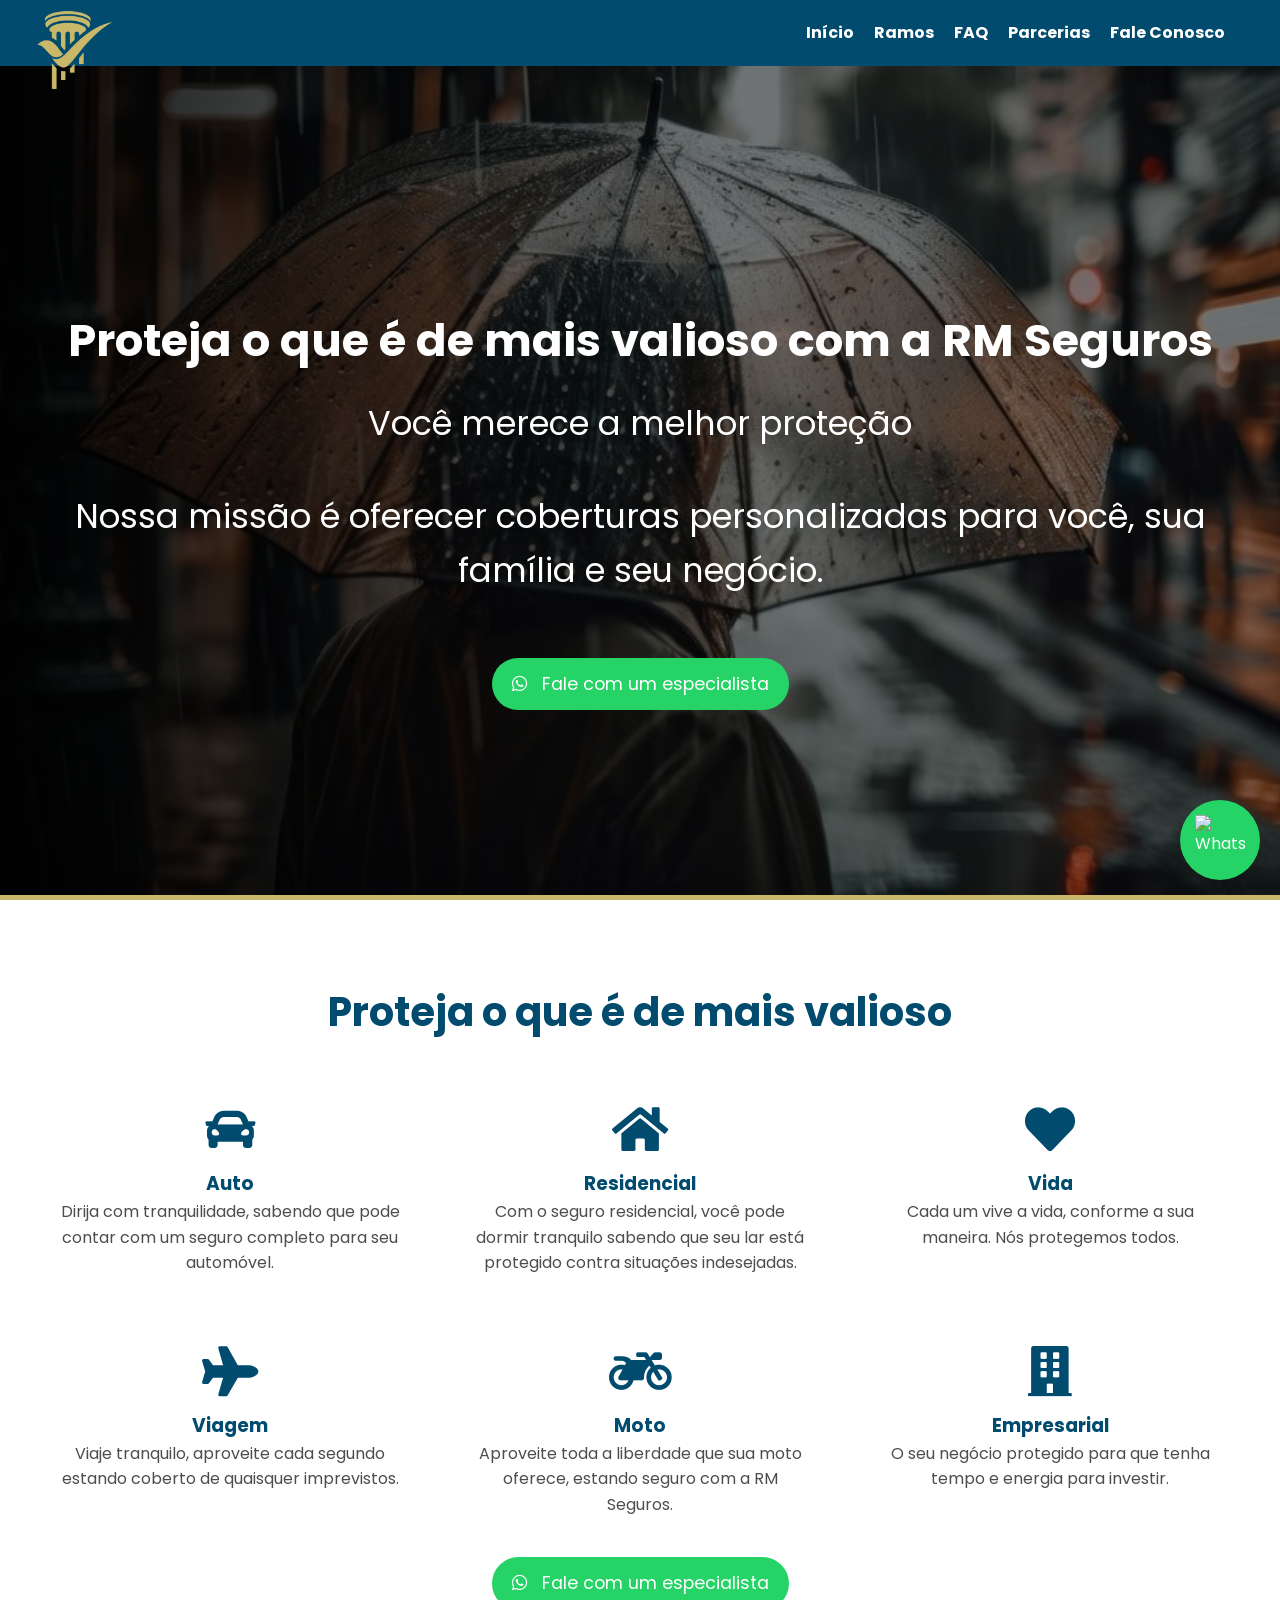
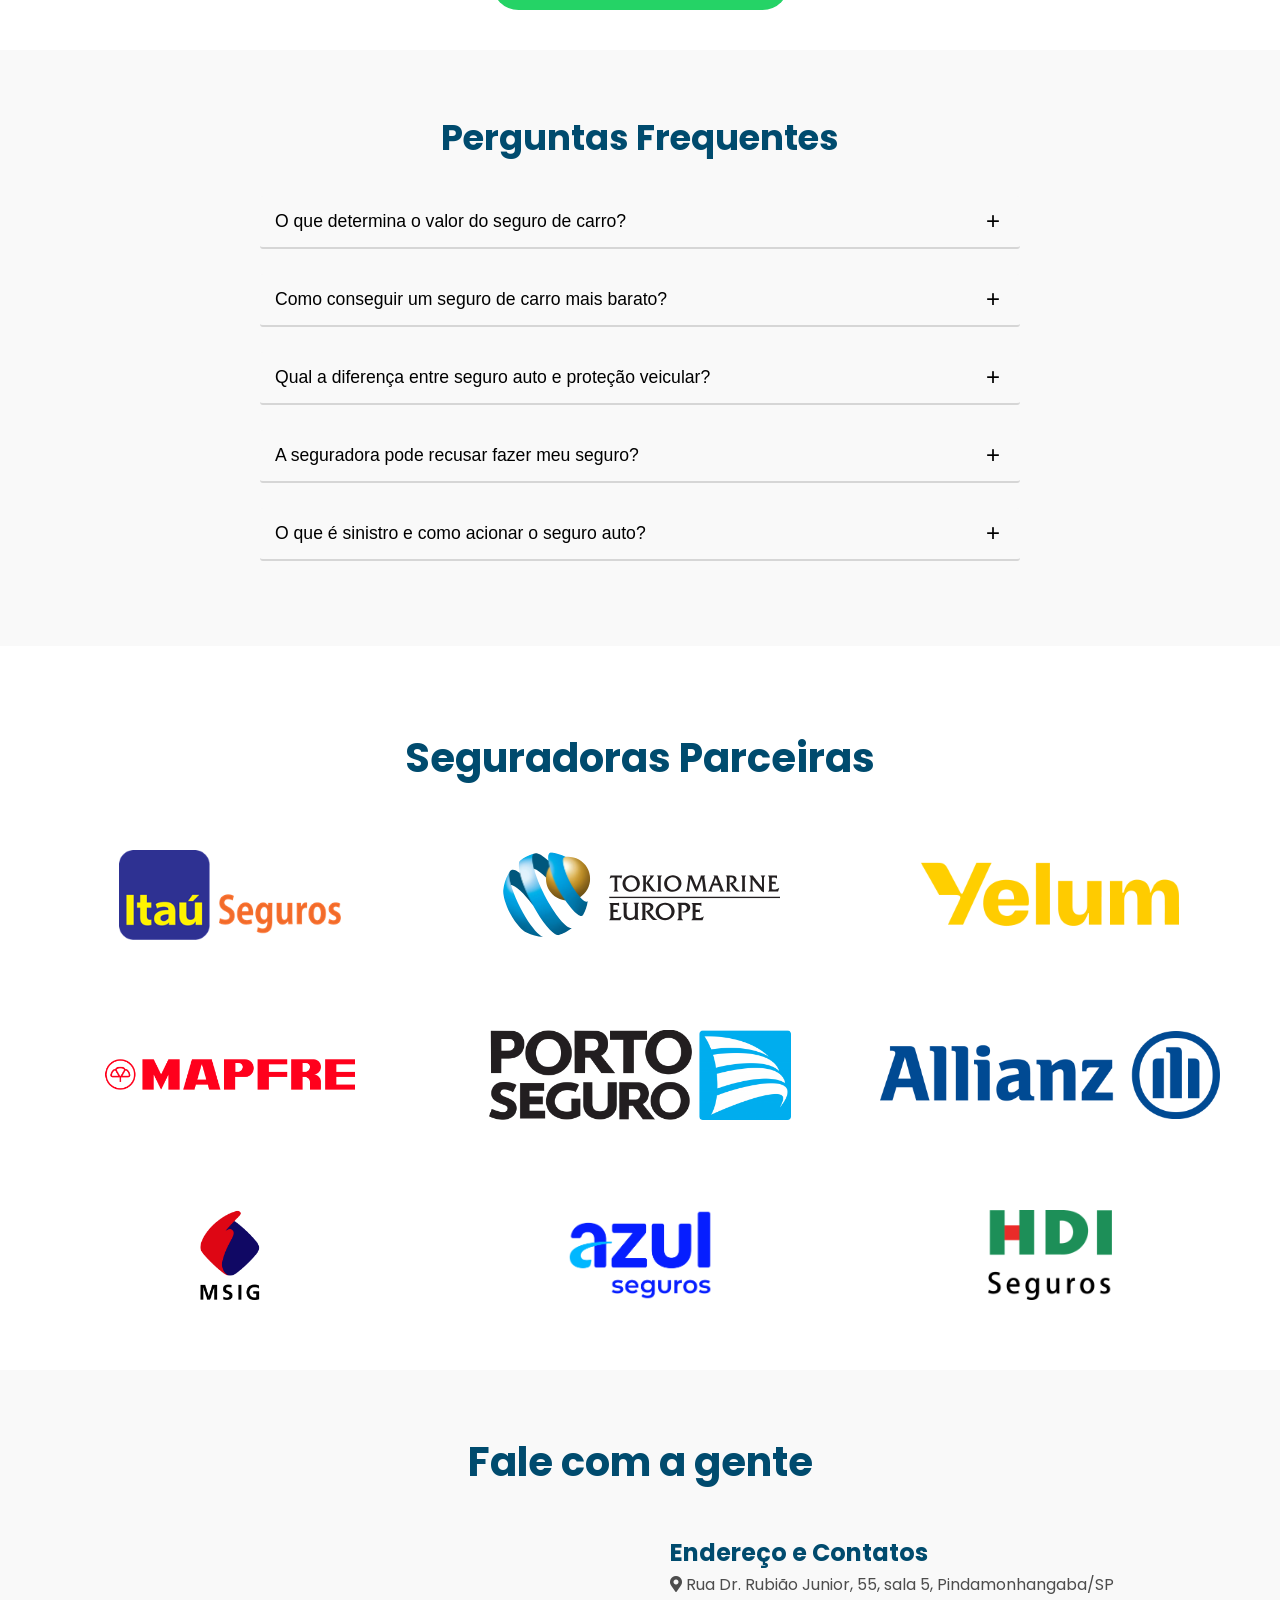
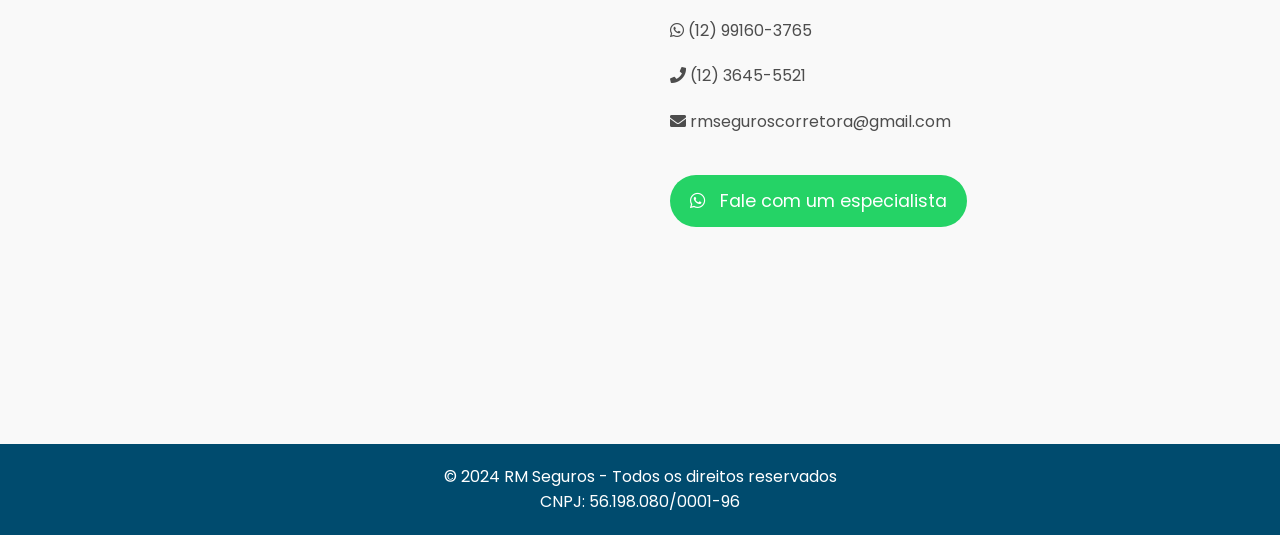
==== index.html @ ebcbc2f3 "atualizacoes" ====
<!DOCTYPE html>
<html lang="pt-BR">
<head>
    <meta charset="UTF-8">
    <meta name="viewport" content="width=device-width, initial-scale=1.0">
    <title>RM Seguros - Proteja o que é de valor</title>
    <link rel="stylesheet" href="assets/css/style.css">
    <!-- Link para o Font Awesome -->
    <link href="https://cdnjs.cloudflare.com/ajax/libs/font-awesome/5.15.4/css/all.min.css" rel="stylesheet">
    <link href="https://fonts.googleapis.com/css2?family=Poppins:wght@400;500;600&display=swap" rel="stylesheet">
    <link rel="stylesheet" href="https://unpkg.com/aos@next/dist/aos.css" />
    <link rel="icon" type="image/png" sizes="16x16"  href="assets/favicon/favicon-16x16.png">
    <meta name="msapplication-TileColor" content="#ffffff">
    <meta name="theme-color" content="#ffffff">
</head>
<body>
    <header class="navbar">
        <div class="container">
            <a href="#inicio" class="logo">
                <img src="./assets/img/logo_rm2.png" alt="Logo" id="logo"data-aos="zoom-in" data-aos-delay="100">
            </a>
            <nav class="nav-links"data-aos="zoom-in">
                <a href="#inicio">Início</a>
                <a href="#ramos">Ramos</a>
                <a href="#faq">FAQ</a>
                <a href="#parcerias">Parcerias</a>
                <a href="#contato">Fale Conosco</a>
            </nav>
            <div class="menu-icon" id="menu-icon" data-aos="zoom-in">
                <div class="bar"></div>
                <div class="bar"></div>
                <div class="bar"></div>
            </div>
        </div>
    </header>

    <section class="banner" id="inicio">
        <div class="banner-content" data-aos="zoom-in">
            <h1>Proteja o que é de mais valioso com a RM Seguros</h1>
            <p >Você merece a melhor proteção</p>
            <p  class="mission">Nossa missão é oferecer coberturas personalizadas para você, sua família e seu negócio.</p>
            <a href="https://wa.me/5512991607365" class="whatsapp-button" target="_blank">
                <i class="fab fa-whatsapp"></i>  Fale com um especialista
            </a>
        </div>
    </section>
    <section class="principais-ramos" id="ramos"  data-aos="fade-up" data-aos-delay="100">
        <div class="principais-ramos-container">
            <h1>Proteja o que é de mais valioso</h1>
            <div class="ramos-grid">
                <!-- Grid 1 -->
                <div class="ramos-item" data-aos="zoom-in" data-aos-delay="100">
                    <i class="fas fa-car"></i>
                    <h3>Auto</h3>
                    <p>Dirija com tranquilidade, sabendo que pode contar com um seguro completo para seu automóvel.</p>
                </div>
                <!-- Grid 2 -->
                <div class="ramos-item"data-aos="zoom-in" data-aos-delay="100">
                    <i class="fas fa-home"></i>
                    <h3>Residencial</h3>
                    <p>Com o seguro residencial, você pode dormir tranquilo sabendo que seu lar está protegido contra situações indesejadas.</p>
                </div>
                <!-- Grid 3 -->
                <div class="ramos-item"data-aos="zoom-in" data-aos-delay="100">
                    <i class="fas fa-heart"></i>
                    <h3>Vida</h3>
                    <p>Cada um vive a vida, conforme a sua maneira. Nós protegemos todos.</p>
                </div>
                <!-- Grid 4 -->
                <div class="ramos-item"data-aos="zoom-in" data-aos-delay="100">
                    <i class="fas fa-plane"></i>
                    <h3>Viagem</h3>
                    <p>Viaje tranquilo, aproveite cada segundo estando coberto de quaisquer imprevistos.</p>
                </div>
                <!-- Grid 5 -->
                <div class="ramos-item"data-aos="zoom-in" data-aos-delay="100">
                    <i class="fas fa-motorcycle"></i>
                    <h3>Moto</h3>
                    <p>Aproveite toda a liberdade que sua moto oferece, estando seguro com a RM Seguros.</p>
                </div>
                <!-- Grid 6 -->
                <div class="ramos-item"data-aos="zoom-in" data-aos-delay="100">
                    <i class="fas fa-building"></i>
                    <h3>Empresarial</h3>
                    <p>O seu negócio protegido para que tenha tempo e energia para investir.</p>
                </div>
            </div>
    
            <!-- Nova div para o botão WhatsApp -->
            <div class="whatsapp-btn-wrapper" data-aos="zoom-in" data-aos-delay="100">
                <a href="https://wa.me/5512991607365" class="whatsapp-button" target="_blank">
                    <i class="fab fa-whatsapp"></i> Fale com um especialista
                </a>
            </div>
        </div>
    </section>
    
    
        <!-- Seção de Perguntas Frequentes -->
        <section class="faq-section" id="faq" data-aos="fade-right" data-aos-delay="100">
            <h2 class="faq-title">Perguntas Frequentes</h2>
            <div class="faq-container">
                <!-- Item 1 -->
                <div class="faq-item">
                    <button class="faq-question" aria-expanded="false">
                        O que determina o valor do seguro de carro?
                        <span class="faq-icon">+</span>
                    </button>
                    <div class="faq-answer">
                        <p>Tipo de franquia, idade do motorista, estado civil do condutor, modelo do carro e a área de circulação, são alguns fatores que determinam o valor do seguro de carro. Além disso, as coberturas e assistências que você contrata também vão influenciar no preço final. Utilize nosso comparador para garantir a melhor oferta.</p>
                    </div>
                </div>
                <!-- Item 2 -->
                <div class="faq-item">
                    <button class="faq-question" aria-expanded="false">
                        Como conseguir um seguro de carro mais barato?
                        <span class="faq-icon">+</span>
                    </button>
                    <div class="faq-answer">
                        <p>Para conseguir economizar e contratar um seguro de carro mais barato é essencial comparar as coberturas e realizar simulações. Além disso, você pode usar dispositivos de segurança no carro, como alarme, trava elétrica e rastreador.</p>
                    </div>
                </div>
                <!-- Item 3 -->
                <div class="faq-item">
                    <button class="faq-question" aria-expanded="false">
                        Qual a diferença entre seguro auto e proteção veicular?
                        <span class="faq-icon">+</span>
                    </button>
                    <div class="faq-answer">
                        <p>O seguro de veículos é oferecido por companhias seguradoras, já a proteção veicular é administrada por cooperativas de pessoas. Enquanto as seguradoras são regulamentadas e fiscalizadas por órgãos do Governo, as cooperativas não são regulamentadas por leis. Sem a fiscalização da proteção veicular, não há nada que assegure o pagamento em caso de incidente. Por isso, evite dor de cabeça e contrate um seguro auto regulamentado.</p>
                    </div>
                </div>
                <!-- Item 4 -->
                <div class="faq-item">
                    <button class="faq-question" aria-expanded="false">
                        A seguradora pode recusar fazer meu seguro?
                        <span class="faq-icon">+</span>
                    </button>
                    <div class="faq-answer">
                        <p>A seguradora pode se negar a fazer o seu seguro, porque elas possuem a prerrogativa de negar o risco. Dentre os principais motivos de recusa estão: chassi remarcado, documentação irregular, idade do carro, não aprovação na vistoria, carteira suspensa. Após envio da proposta para a seguradora, ela tem até 15 dias úteis para retornar com uma resposta.</p>
                    </div>
                </div>
                <!-- Item 5 -->
                <div class="faq-item">
                    <button class="faq-question" aria-expanded="false">
                        O que é sinistro e como acionar o seguro auto?
                        <span class="faq-icon">+</span>
                    </button>
                    <div class="faq-answer">
                        <p>Sinistro é quando um incidente causa dano ou prejuízo ao seu carro, e a seguradora precisa ser acionada para solucionar o problema. Existe sinistro de perda parcial e de perda total. Para acionar o seguro, entre em contato com a empresa imediatamente e siga o protocolo indicado. O contato da seguradora vem na apólice do seu seguro.</p>
                    </div>
                </div>
            </div>
        </section>
    <section class="parceiras-secao" id="parcerias">
        <div class="parceiras-container" data-aos="zoom-in" data-aos-delay="100">
            <h1 data-aos="zoom-in" data-aos-delay="100">Seguradoras Parceiras</h1>
            <div class="parceiras-grid">
                <div class="parceira-item">
                    <img src="assets/img/itau-logo.png" alt="Itau Seguros">
                </div>
                <div class="parceira-item">
                    <img src="assets/img/tokiomarine-logo.svg" alt="Seguradora 2">
                </div>
                <div class="parceira-item">
                    <img src="assets/img/yellum-logo.png" alt="Seguradora 3">
                </div>
                <div class="parceira-item">
                    <img src="assets/img/mapfre-logo.png" alt="Seguradora 4">
                </div>
                <div class="parceira-item">
                    <img src="assets/img/portoseguro-logo.png" alt="Seguradora 5">
                </div>
                <div class="parceira-item">
                    <img src="assets/img/allianz-logo.png" alt="Seguradora 6">
                </div>
                <div class="parceira-item">
                    <img src="assets/img/msig-logo.png" alt="Seguradora 7">
                </div>
                <div class="parceira-item">
                    <img src="assets/img/azulseguros-logo.png" alt="Seguradora 8">
                </div>
                <div class="parceira-item">
                    <img src="assets/img/hdi-seguros.png" alt="Seguradora 9">
                </div>
            </div>
        </div>
    </section> 
    <!-- Seção de Contatos -->
<section class="contatos-secao" id="contato">
    <!-- Título da seção Contato -->
    <h1 data-aos="zoom-in" data-aos-delay="100">Fale com a gente</h1>
    
    <!-- Container do mapa e informações de contato -->
    <div class="contatos-container"data-aos="zoom-in" data-aos-delay="100">
        <!-- Mapa -->
        <div class="mapa-container">
            <iframe src="https://www.google.com/maps/embed?pb=!1m18!1m12!1m3!1d1837.3063640294463!2d-45.46148223167609!3d-22.927650894707675!2m3!1f0!2f0!3f0!3m2!1i1024!2i768!4f13.1!3m3!1m2!1s0x94ccf1f364ded95b%3A0x5e7cf6b310f36701!2sRM%20Corretora%20de%20seguros!5e0!3m2!1spt-BR!2sbr!4v1731001827079!5m2!1spt-BR!2sbr" 
                    style="border:0;" allowfullscreen="" loading="lazy" referrerpolicy="no-referrer-when-downgrade"></iframe>
        </div>
        
        <!-- Informações de Contato -->
        <div class="informacoes-contato">
            <h2>Endereço e Contatos</h2>
            <p><i class="fas fa-map-marker-alt"></i> Rua Dr. Rubião Junior, 55, sala 5, Pindamonhangaba/SP</p>
            <p><i class="fab fa-whatsapp"></i> (12) 99160-3765</p>
            <p><i class="fas fa-phone"></i> (12) 3645-5521</p>
            <p><i class="fas fa-envelope"></i> rmseguroscorretora@gmail.com</p>
            
            <!-- Botão do WhatsApp -->
            <a href="https://wa.me/5512991607365" class="whatsapp-button" target="_blank">
                <i class="fab fa-whatsapp"></i> Fale com um especialista
            </a>
        </div>
    </div>
    <!-- Botão WhatsApp flutuante -->
    <a href="https://wa.me/5512991607365" id="whatsapp-btn" target="_blank">
        <img src="https://upload.wikimedia.org/wikipedia/commons/6/6b/WhatsApp.svg" alt="WhatsApp" id="whatsapp-icon">
    </a>
    
    
</section>
<footer class="footer">
    <div class="footer-content">
        <div class="footer-info">
            <p>&copy; 2024 RM Seguros - Todos os direitos reservados</p>
            <p>CNPJ: 56.198.080/0001-96</p>
        </div>
        <!-- <div class="footer-social">
            <a href="#" class="social-link">Facebook</a>
            <a href="#" class="social-link">Instagram</a>
            <a href="#" class="social-link">LinkedIn</a>
        </div> -->
    </div>
</footer>

    
    
    <script src="assets/js/navbar.js"></script>
    <script src="assets/js/faq.js"></script>
    <script src="assets/js/whatsapp-button.js"></script>
    <script src="https://unpkg.com/aos@next/dist/aos.js"></script>
    <script>
      AOS.init();
    </script>
</body>
</html>
---- assets/css/style.css ----
/* Reset básico e ajustes de layout */
* {
    margin: 0;
    padding: 0;
    box-sizing: border-box;
}

body {
    font-family: 'Poppins', sans-serif; /* Usando Poppins como fonte principal */
    line-height: 1.6;
    color: #4d4d4d; /* Cinza escuro para o texto principal */
    background-color: none; /* Bege claro como cor de fundo principal */
}

.container {
    width: 100%;
    max-width: 1200px;
    margin: 0 auto;
    padding: 0 15px;
}

h1, h2, h3 {
    color: #004b6e; /* Azul escuro para títulos */
}

.banner-conten{

    padding: 0 20px;
    max-width: 1200px;
}
.banner-content h1{

    color: #fff;
}


/* Header (navbar) */
.navbar {
    background-color: #004b6e; /* Azul escuro */
    color: #fff;
    padding: 20px 0;
    position: fixed; /* Fixa a navbar no topo */
    top: 0; /* Fixa no topo da página */
    left: 0; /* Alinha a navbar à esquerda */
    width: 100%; /* Garante que a navbar ocupe toda a largura da tela */
    z-index: 1000; /* Coloca a navbar acima de outros elementos */
    padding: 20px;
}

.navbar .container {
    display: flex;
    justify-content: space-between;
    align-items: center;
}

.nav-links {
    display: flex;
}

.nav-links a {
    color: #fff;
    text-decoration: none;
    margin-left: 20px;
    font-size: 1rem;
    font-weight: bold;
}

.nav-links a:hover {
    color: #c9b76b; /* Marrom dourado para o hover */
}

.menu-icon {
    display: none;
    cursor: pointer;

}

.menu-icon .bar {
    width: 25px;
    height: 4px;
    background-color: #fff;
    margin: 5px 0;
}

/* Ajustando a logo para que ela fique fixa acima da navbar */
#logo {
    position: absolute;
    top: 10px;  /* Ajuste a distância que a logo ficará acima da navbar */
    transform: translateX(-50%);  /* Centraliza a logo horizontalmente */
    height: 100px; /* Ajuste o tamanho da logo */
    width: auto;
    padding-left:40px;
    z-index: 1100; /* Garante que a logo fique acima da navbar */
}

/* Classe para esconder a logo */
.hide-logo {
    display: none;
}

/* Banner */
.banner {
    background: linear-gradient(to right, rgba(0, 0, 0, 0.9), rgba(0, 0, 0, 0.5) 50%), url('../img/securitiy-banner.jpg');
    color: #fff;
    padding: 160px 20px 100px 20px;
    text-align: center;
    border-bottom: 5px solid #c9b76b; /* Linha fina marrom dourado para destacar */
    height: 100vh;
    background-size: cover;
    background-position: center;
    background-repeat: no-repeat;

    /* Flexbox para centralizar o conteúdo */
    display: flex;
    flex-direction: column;
    justify-content: center;
    align-items: center;
}

.banner h1 {
    font-size: 2.8rem;
    margin-bottom: 20px;
    margin-top: 60px;
}

.mission{

    font-size: 1rem;
    
}

.banner p {
    font-size: 2.1rem;
    margin-top: 20px;
    margin-bottom: 40px;
}

.mission a{
    font-style: italic;
    
}


.banner .whatsapp-button{
margin-top:20px;
}

.whatsapp-button {
    display: inline-block;
    background-color: #25d366; /* WhatsApp verde */
    color: #fff;
    padding: 12px 20px;
    border-radius: 30px;
    text-decoration: none;
    font-size: 1.1rem;
    margin-top: 20px;
}

.whatsapp-button i {
    margin-right: 10px;
}

/* Principais Ramos */
.principais-ramos {
    padding: 80px 0 40px;
    background-color: #ffffff; /* Fundo branco para destacar os itens */
    text-align: center;
}
.principais-ramos-container h1 {
    font-size: 2.5rem;
    margin-bottom: 40px;
    color: #004b6e; /* Azul escuro */
}

.ramos-grid {
    display: grid;
    grid-template-columns: repeat(3, 1fr);
    gap: 30px;
    max-width: 1200px;
    margin: 0 auto;
}

.ramos-item {
    padding: 20px;
    transition: all 0.3s ease;
}

.ramos-item img {
    max-width: 100%;
    height: auto;
    margin-bottom: 15px;
}


/* FAQ */
.faq-section {
    background-color: #f9f9f9; /* Fundo claro para FAQ */
    padding: 60px 0;
    text-align: center;
}

.faq-title {
    font-size: 2.2rem;
    margin-bottom: 30px;
    color: #004b6e; /* Azul escuro */
}

.faq-container {
    max-width: 800px;
    margin: 0 auto;
    text-align: left;
    padding: 0 20px;
}

.faq-item {
    margin-bottom: 20px;
}

.faq-question {
    background-color: #f9f9f9;
    color: #000;
    padding: 15px;
    width: 100%;
    border: none;
    text-align: left;
    font-size: 1.1rem;
    cursor: pointer;
    position: relative;
    border-radius: 3px;
    border-bottom: 2px solid #d6d6d6;
    margin-bottom: 5px;
}

.faq-item active{
    border-bottom: none;
}

.faq-question .faq-icon {
    position: absolute;
    right: 20px;
    top: 50%;
    transform: translateY(-50%);
    font-size: 1.5rem;
}

.faq-answer {
    padding: 15px;
    background-color: #f1f1f1; /* Fundo claro para respostas */
    display: none;
}

.faq-item.active .faq-answer {
    display: block;
}

/* Parceiras */
.parceiras-secao {
    padding: 80px 0 40px;
    background-color: #ffffff;
}

.parceiras-container {
    text-align: center;
    max-width: 1200px;
    margin: 0 auto;
}

.parceiras-container h1 {
    font-size: 2.5rem;
    margin-bottom: 30px;
    color: #004b6e; /* Azul escuro */
}

.parceiras-grid {
    display: grid;
    grid-template-columns: repeat(3, 1fr);
    gap: 30px;
    max-width: 1200px;
    margin: 0 auto;
}

.parceira-item {
    padding: 20px;
    border-radius: 10px;
    display: flex;
    justify-content: center;
    align-items: center;
    height: 150px;
    overflow: hidden;
}

.parceira-item img {
    max-width: 100%;
    height: auto;
    max-height: 90px;
    object-fit: contain;
}

/* Contatos */
.contatos-secao {
    background-color: #f9f9f9; /* Fundo claro para seção de contatos */
    padding: 60px 0 10px 0;
}

.contatos-secao h1 {
    text-align: center;
    font-size: 2.5rem;
    margin-bottom: 40px;
    color: #004b6e; /* Azul escuro */
}

.contatos-container {
    display: flex;
    justify-content: space-between;
    max-width: 1200px;
    margin: 0 auto;
}

.mapa-container {
    flex: 1;
    padding: 0 20px;
    position: relative;
    width: 100%;
    height: 500px;
}

.mapa-container iframe {
    width: 100%;
    height: 80%;
    border: none;
}

.informacoes-contato {
    flex: 1;
    margin-left: 20px;
}

.informacoes-contato p {
    margin-bottom: 20px;
}

.whatsapp-button {
    display: inline-block;
    background-color: #25d366; /* WhatsApp verde */
    color: #fff;
    padding: 12px 20px;
    border-radius: 30px;
    text-decoration: none;
    font-size: 1.1rem;
    margin-top: 20px;
}

#whatsapp-btn {
    position: fixed; /* Fixa o botão no canto da tela */
    bottom: 20px; /* Distância do fundo da tela */
    right: 20px; /* Distância da lateral direita */
    background-color: #25d366; /* Cor de fundo do botão (cor do WhatsApp) */
    color: #fff; /* Cor do ícone */
    width: 80px; /* Largura do botão (igual à altura para ficar redondo) */
    height: 80px; /* Altura do botão */
    border-radius: 50%; /* Deixa o botão redondo */
    display: flex;
    justify-content: center; /* Centraliza o ícone horizontalmente */
    align-items: center; /* Centraliza o ícone verticalmente */
    box-shadow: 0px 4px 10px rgba(0, 0, 0, 0.2); /* Sombra para destacar */
    text-decoration: none;
    transition: transform 0.3s, box-shadow 0.3s;
    z-index: 999; /* Garante que o botão fique acima de outros elementos */
}

#whatsapp-btn:hover {
    transform: scale(1.1); /* Aumenta o botão quando passar o mouse sobre ele */
    box-shadow: 0px 6px 12px rgba(0, 0, 0, 0.3); /* Sombra mais forte no hover */
}

#whatsapp-icon {
    width: 50px; /* Tamanho do ícone */
    height: 50px; /* Tamanho do ícone */
}

/* Footer */
.footer {
    background-color: #004b6e; /* Azul escuro */
    color: #fff;
    padding: 20px 0;
    text-align: center;
}

.footer p {
    font-size: 1rem;
}

.ramos-item i {
    font-size: 0px; /* Ajuste para o tamanho desejado */
    color: #004b6e; /* Altere para a cor que desejar, se necessário */
    margin-bottom: 15px; /* Espaçamento entre o ícone e o título */
}

/* Media Queries para Responsividade */
@media (max-width: 768px) {

    .navbar{
        height: 65px;
        
    }
    .navbar .container{
        background-color: #004b6e; /* Azul escuro */
        max-width: 100vw;
    }

    .nav-links {
        display: none; /* Certifique-se de que está oculto em telas pequenas */
    }
    
    .nav-links.active {
        display: block;
        opacity: 1;
        transform: translateY(0); /* Efeito de deslizamento do menu */
    }
    
    .nav-links a {
        display: block;
        margin: 15px 0; /* Aumentando o espaço entre os itens */
        font-size: 1.2rem; /* Aumentando o tamanho da fonte */
        font-weight: bold;
        transition: color 0.3s ease;
    }
    .nav-links a:hover {
        color: #c9b76b; /* Marrom dourado para o hover */
        transform: scale(1.1); /* Efeito de aumento ao passar o mouse */
    }

    #logo {
        top: 10px;
        left: 52%;
        width: auto;  /* Aumenta o tamanho da logo proporcionalmente em telas pequenas */
        max-width: 120px;  /* Limite para o tamanho da logo */
        transform: translateX(-50%);
        padding: 0%;

    }

    .menu-icon {
        display: block;
        z-index: 1000; /* Garantindo que o ícone fique sobre o menu */
    }

    /* Efeito para o menu hambúrguer */
    .menu-icon .bar {
        transition: transform 0.3s ease;
    }

    .menu-icon.active .bar:nth-child(1) {
        transform: rotate(45deg) translateY(13px);
    }

    .menu-icon.active .bar:nth-child(2) {
        opacity: 0;
    }

    .menu-icon.active .bar:nth-child(3) {
        transform: rotate(-45deg) translateY(-12px);
    }

    .parceiras-grid {
        grid-template-columns: 1fr 1fr;
    }

    .ramos-grid {
        grid-template-columns: 1fr 1fr;
    }

    .contatos-container {
        flex-direction: column;
        align-items: center;
    }

    .mapa-container {
        height: 80vh;
    }

    .mapa-container iframe {
        padding: 20px 20px;
        height: 350px;
    }

    h1 {
        font-size: 2rem; /* Menor em telas menores */
    }

    .banner{
        height: 100vh;
        padding: 140px 20px;
    }
    .banner h1 {
        font-size: 2.2rem;
        margin-top: 20px;
    }

    .banner p {
        font-size: 1.2rem;
        margin-bottom: 0px;
    }

    .parceiras-grid {
        grid-template-columns: 1fr 1fr; /* Duas colunas no mobile */
    }

    /* Quando houver um item na última linha, ele ocupará toda a largura */
    .parceiras-grid .parceira-item:nth-child(9) {
        grid-column: span 2; /* O último item ocupa as duas colunas */
    }
    .principais-ramos-container h1{
        padding: 0 20px;
    }

    .banner .whatsapp-button{
        margin-top: 40px;
    }


    .contatos-secao{
    
        padding-bottom: 60px;
    
    }
    .principais-ramos-container h1{
        font-size: 2.2rem;
    }


    #whatsapp-btn {

        width: 60px; /* Largura do botão (igual à altura para ficar redondo) */
        height: 60px; /* Altura do botão */

    }

    #whatsapp-icon {
        width: 30px; /* Tamanho do ícone */
        height: 30px; /* Tamanho do ícone */
    }
    .principais-ramos-container h1,
    .parceiras-container h1,
    .contatos-secao h1{
        font-size: 2.2rem;
    }
}

/* Classe para esconder a logo no menu mobile */
.hide-logo {
    opacity: 0;
    transition: opacity 0.3s ease; /* Transição suave ao esconder a logo */
}

/* Ajustes para telas com largura máxima de 521px */
@media (max-width: 521px) {
    .informacoes-contato {
        padding: 20px; /* Padding de 20px em todos os lados */
        text-align: center; /* Centraliza o conteúdo dentro do bloco */
        margin: 0 auto; /* Garante que o bloco seja centralizado */
    }
    .contatos-secao{
        
    padding-bottom: 20px;

    }
}

.ramos-item i {
    font-size: 50px; /* Ajuste para o tamanho desejado */
    color: #004b6e; /* Altere para a cor que desejar, se necessário */
    margin-bottom: 15px; /* Espaçamento entre o ícone e o título */
}
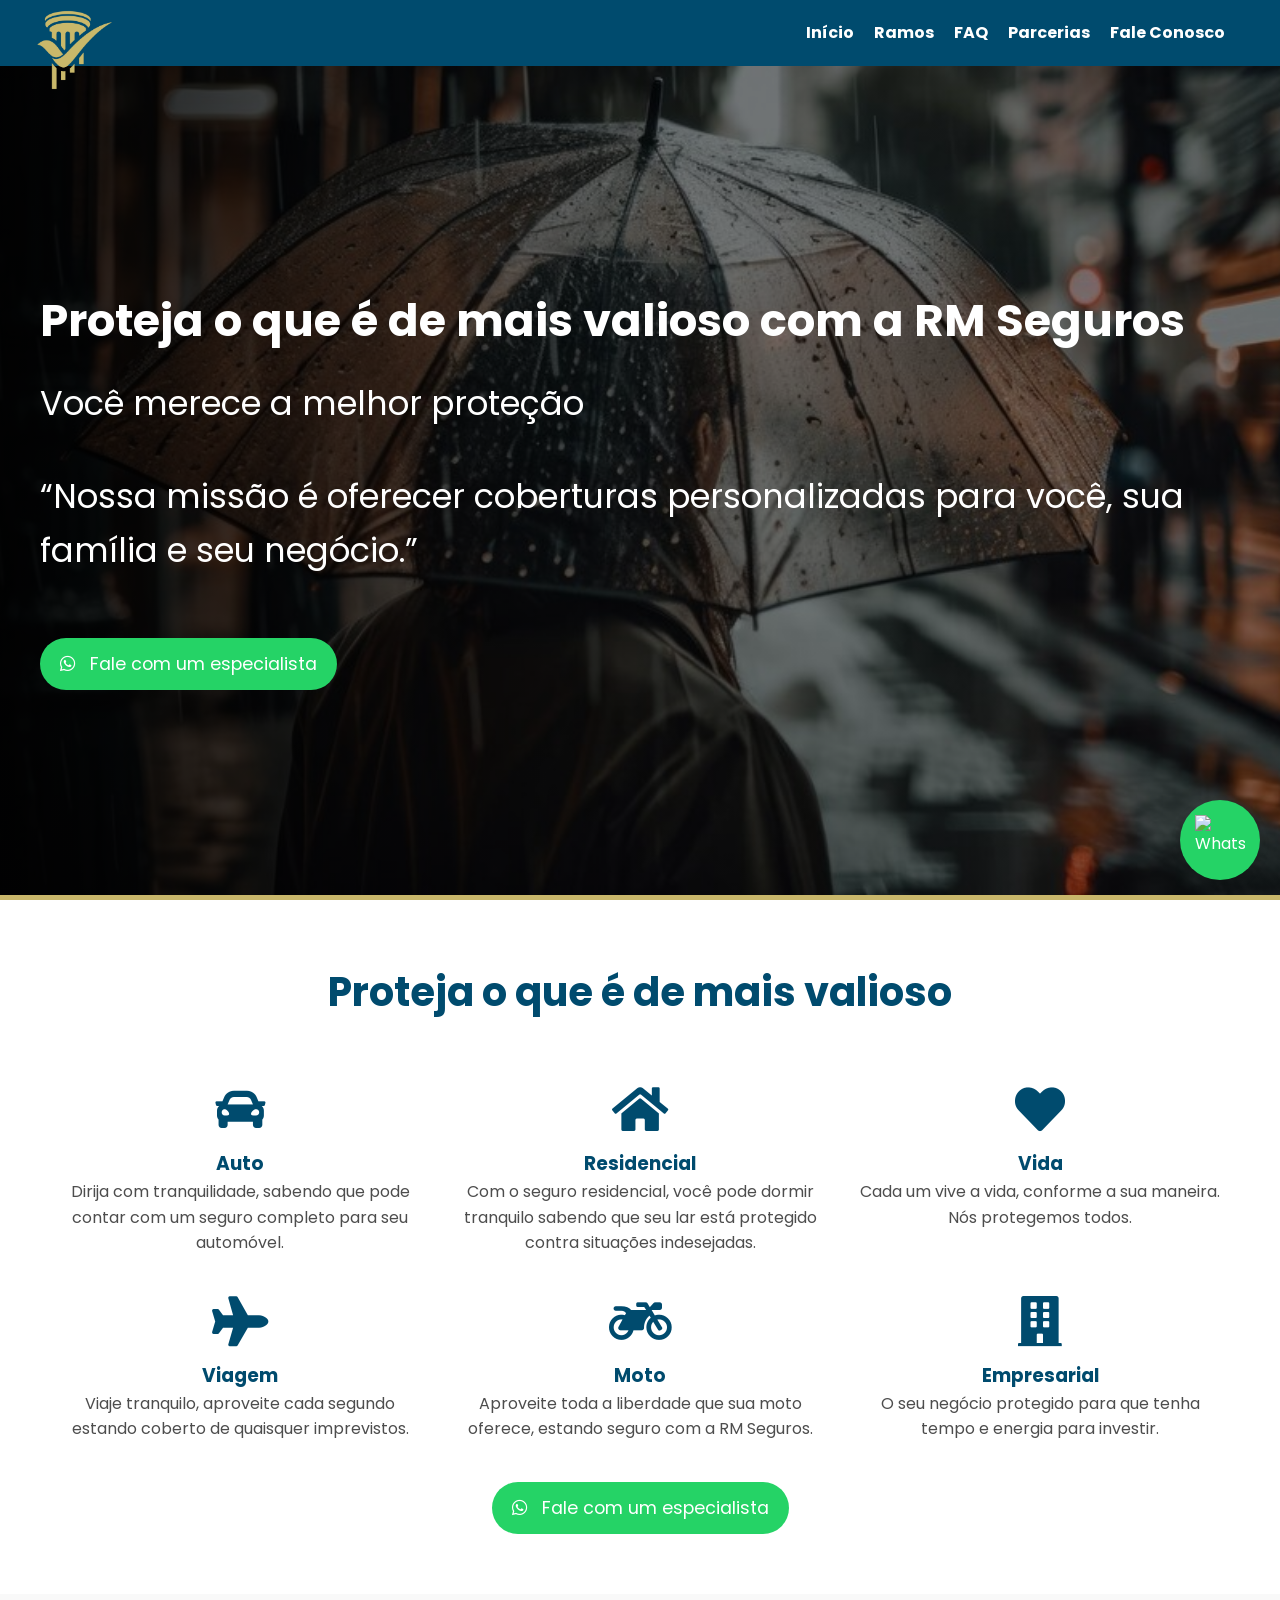
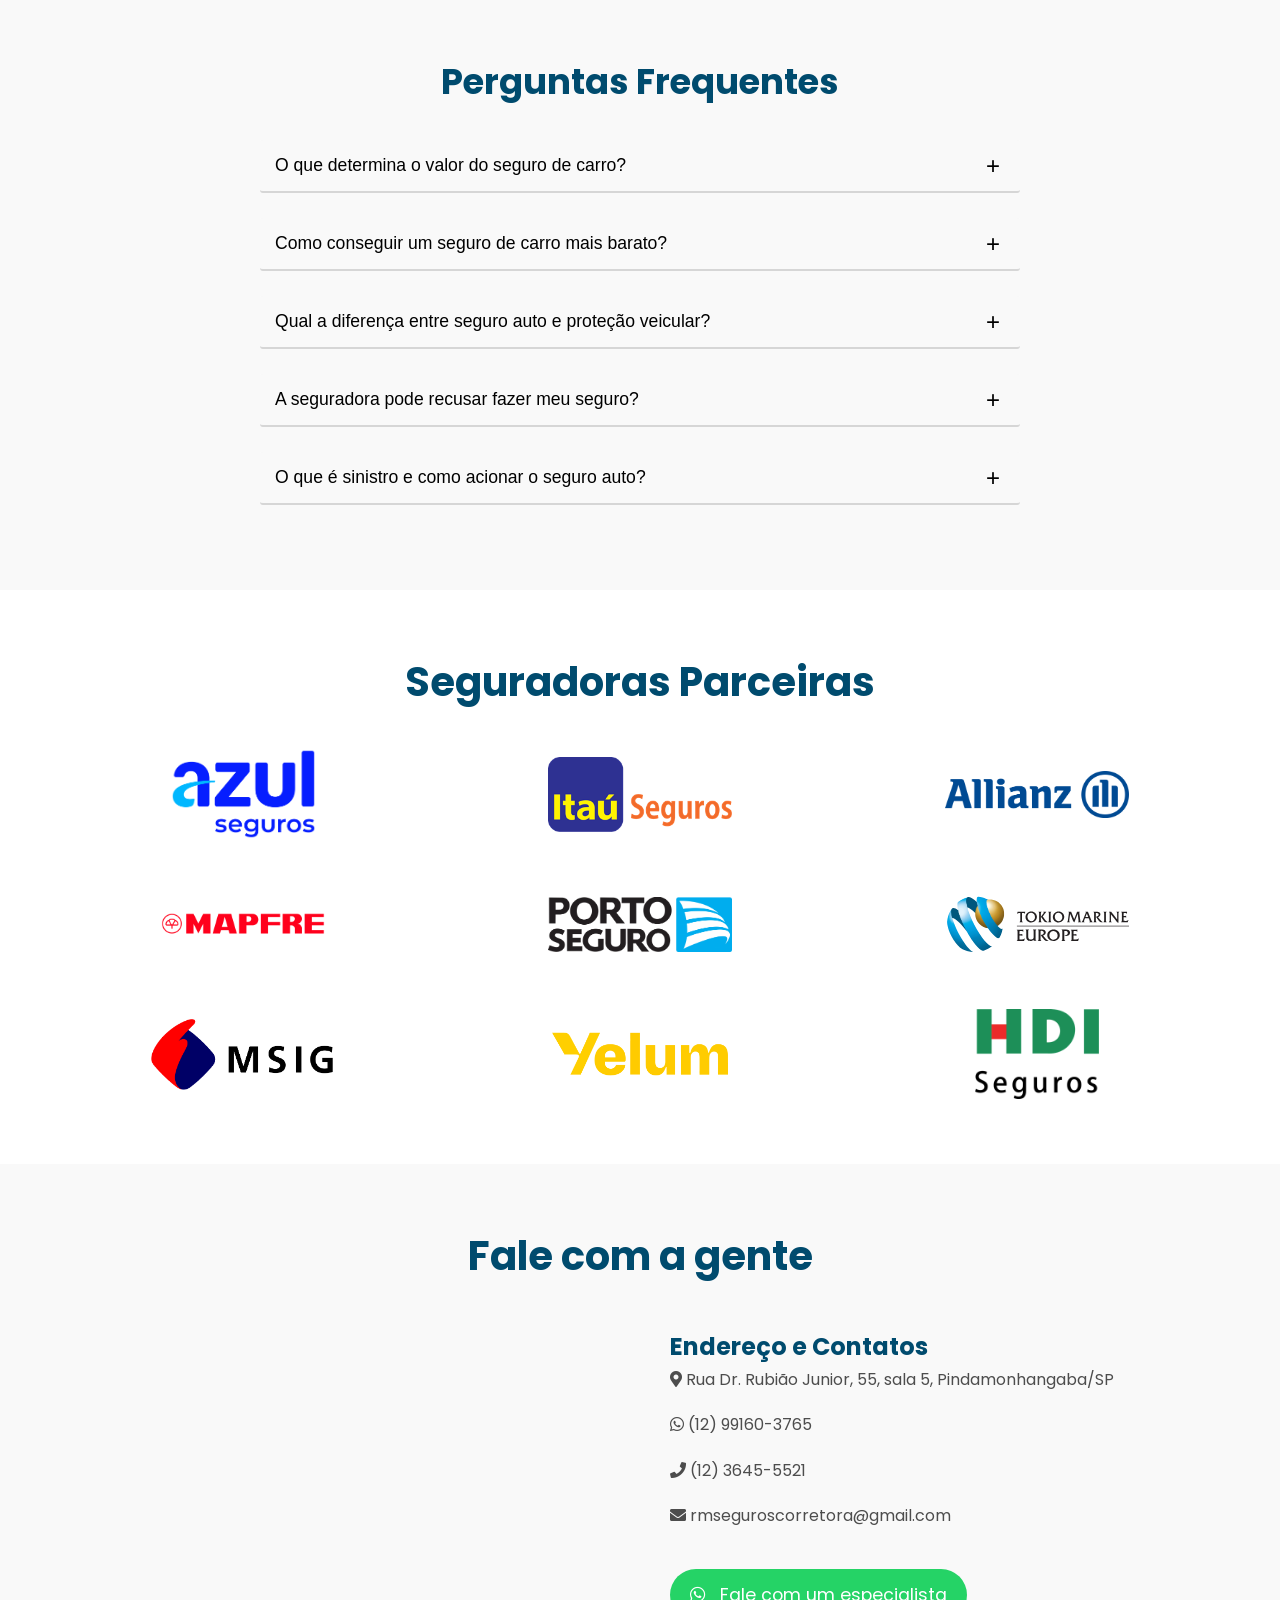
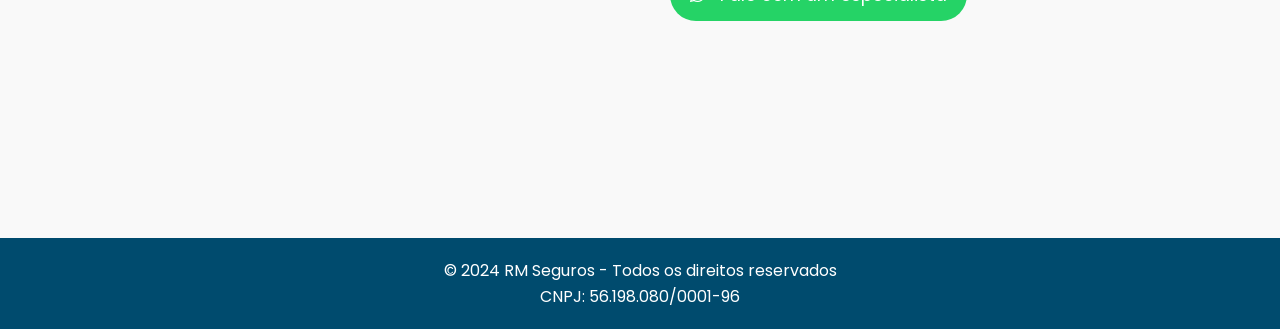
==== commit 52f1f2c2: "atualizacao de melhorias" ====
--- a/index.html
+++ b/index.html
@@ -2,7 +2,7 @@
 <html lang="pt-BR">
 <head>
     <meta charset="UTF-8">
-    <meta name="viewport" content="width=device-width, initial-scale=1.0">
+    <meta name="viewport" content="width=device-width, initial-scale=1.0, maximum-scale=1.0, user-scalable=no">
     <title>RM Seguros - Proteja o que é de valor</title>
     <link rel="stylesheet" href="assets/css/style.css">
     <!-- Link para o Font Awesome -->
@@ -12,6 +12,7 @@
     <link rel="icon" type="image/png" sizes="16x16"  href="assets/favicon/favicon-16x16.png">
     <meta name="msapplication-TileColor" content="#ffffff">
     <meta name="theme-color" content="#ffffff">
+
 </head>
 <body>
     <header class="navbar">
@@ -38,7 +39,7 @@
         <div class="banner-content" data-aos="zoom-in">
             <h1>Proteja o que é de mais valioso com a RM Seguros</h1>
             <p >Você merece a melhor proteção</p>
-            <p  class="mission">Nossa missão é oferecer coberturas personalizadas para você, sua família e seu negócio.</p>
+            <p  class="mission">“Nossa missão é oferecer coberturas personalizadas para você, sua família e seu negócio.”</p>
             <a href="https://wa.me/5512991607365" class="whatsapp-button" target="_blank">
                 <i class="fab fa-whatsapp"></i>  Fale com um especialista
             </a>
@@ -157,13 +158,13 @@
             <h1 data-aos="zoom-in" data-aos-delay="100">Seguradoras Parceiras</h1>
             <div class="parceiras-grid">
                 <div class="parceira-item">
-                    <img src="assets/img/itau-logo.png" alt="Itau Seguros">
-                </div>
-                <div class="parceira-item">
-                    <img src="assets/img/tokiomarine-logo.svg" alt="Seguradora 2">
-                </div>
-                <div class="parceira-item">
-                    <img src="assets/img/yellum-logo.png" alt="Seguradora 3">
+                    <img src="assets/img/azulseguros-logo.png" alt="Itau Seguros">
+                </div>
+                <div class="parceira-item">
+                    <img src="assets/img/itau-logo.png" alt="Seguradora 2">
+                </div>
+                <div class="parceira-item">
+                    <img src="assets/img/allianz-logo.png" alt="Seguradora 3">
                 </div>
                 <div class="parceira-item">
                     <img src="assets/img/mapfre-logo.png" alt="Seguradora 4">
@@ -172,13 +173,13 @@
                     <img src="assets/img/portoseguro-logo.png" alt="Seguradora 5">
                 </div>
                 <div class="parceira-item">
-                    <img src="assets/img/allianz-logo.png" alt="Seguradora 6">
+                    <img src="assets/img/tokiomarine-logo.svg" alt="Seguradora 6">
                 </div>
                 <div class="parceira-item">
                     <img src="assets/img/msig-logo.png" alt="Seguradora 7">
                 </div>
                 <div class="parceira-item">
-                    <img src="assets/img/azulseguros-logo.png" alt="Seguradora 8">
+                    <img src="assets/img/yellum-logo.png" alt="Seguradora 8">
                 </div>
                 <div class="parceira-item">
                     <img src="assets/img/hdi-seguros.png" alt="Seguradora 9">
@@ -239,6 +240,7 @@
     <script src="assets/js/navbar.js"></script>
     <script src="assets/js/faq.js"></script>
     <script src="assets/js/whatsapp-button.js"></script>
+    <script src="assets/js/forceScrollTop.js"></script>
     <script src="https://unpkg.com/aos@next/dist/aos.js"></script>
     <script>
       AOS.init();
--- a/assets/css/style.css
+++ b/assets/css/style.css
@@ -38,19 +38,25 @@
 .navbar {
     background-color: #004b6e; /* Azul escuro */
     color: #fff;
-    padding: 20px 0;
+    padding: 0 15px; /* Padding para o conteúdo não grudar nas bordas */
     position: fixed; /* Fixa a navbar no topo */
     top: 0; /* Fixa no topo da página */
     left: 0; /* Alinha a navbar à esquerda */
     width: 100%; /* Garante que a navbar ocupe toda a largura da tela */
     z-index: 1000; /* Coloca a navbar acima de outros elementos */
     padding: 20px;
+    display: flex; /* Usando flexbox para alinhar logo e menu */
+    justify-content: space-between; /* Distribui a logo e o menu com espaço entre eles */
+    align-items: center; /* Alinha verticalmente o conteúdo */
 }
 
 .navbar .container {
     display: flex;
-    justify-content: space-between;
-    align-items: center;
+    justify-content: space-between; /* Alinha os itens com espaço entre logo e links */
+    align-items: center; /* Alinha verticalmente */
+    padding: 0 15px; /* Ajusta o padding */
+    width: 100%; /* Garante que ocupe toda a largura da tela */
+
 }
 
 .nav-links {
@@ -80,6 +86,9 @@
     height: 4px;
     background-color: #fff;
     margin: 5px 0;
+}
+.navbar .logo {
+    display: block; /* Para garantir que o logo se comporte como bloco */
 }
 
 /* Ajustando a logo para que ela fique fixa acima da navbar */
@@ -102,13 +111,14 @@
 .banner {
     background: linear-gradient(to right, rgba(0, 0, 0, 0.9), rgba(0, 0, 0, 0.5) 50%), url('../img/securitiy-banner.jpg');
     color: #fff;
-    padding: 160px 20px 100px 20px;
+    padding: 30px 20px 10px;
     text-align: center;
     border-bottom: 5px solid #c9b76b; /* Linha fina marrom dourado para destacar */
     height: 100vh;
     background-size: cover;
     background-position: center;
     background-repeat: no-repeat;
+    text-align: left;
 
     /* Flexbox para centralizar o conteúdo */
     display: flex;
@@ -126,6 +136,7 @@
 .mission{
 
     font-size: 1rem;
+    max-width: 1200px;
     
 }
 
@@ -162,7 +173,7 @@
 
 /* Principais Ramos */
 .principais-ramos {
-    padding: 80px 0 40px;
+    padding: 60px 0 60px;
     background-color: #ffffff; /* Fundo branco para destacar os itens */
     text-align: center;
 }
@@ -175,7 +186,7 @@
 .ramos-grid {
     display: grid;
     grid-template-columns: repeat(3, 1fr);
-    gap: 30px;
+
     max-width: 1200px;
     margin: 0 auto;
 }
@@ -186,7 +197,7 @@
 }
 
 .ramos-item img {
-    max-width: 100%;
+    max-width: 80%;
     height: auto;
     margin-bottom: 15px;
 }
@@ -219,7 +230,7 @@
 .faq-question {
     background-color: #f9f9f9;
     color: #000;
-    padding: 15px;
+    padding: 15px 50px 15px 15px;
     width: 100%;
     border: none;
     text-align: left;
@@ -252,10 +263,14 @@
 .faq-item.active .faq-answer {
     display: block;
 }
+.faq-title h2{
+    padding-left: 20px;
+    padding-right: 20px;
+}
 
 /* Parceiras */
 .parceiras-secao {
-    padding: 80px 0 40px;
+    padding: 60px 0 60px;
     background-color: #ffffff;
 }
 
@@ -277,20 +292,21 @@
     gap: 30px;
     max-width: 1200px;
     margin: 0 auto;
+    padding: 0 20px;
 }
 
 .parceira-item {
-    padding: 20px;
+    padding: 30px;
     border-radius: 10px;
     display: flex;
     justify-content: center;
     align-items: center;
-    height: 150px;
+    height: 100px;
     overflow: hidden;
 }
 
 .parceira-item img {
-    max-width: 100%;
+    max-width: 60%;
     height: auto;
     max-height: 90px;
     object-fit: contain;
@@ -400,18 +416,39 @@
 @media (max-width: 768px) {
 
     .navbar{
-        height: 65px;
+        height: 45px;
         
     }
-    .navbar .container{
-        background-color: #004b6e; /* Azul escuro */
-        max-width: 100vw;
-    }
-
     .nav-links {
-        display: none; /* Certifique-se de que está oculto em telas pequenas */
-    }
-    
+        display: none; /* Esconde os links em telas pequenas */
+        position: absolute;
+        top: 65px; /* Coloca os links abaixo da navbar */
+        left: 0;
+        background-color: #004b6e; /* Fundo azul escuro */
+        width: 100%;
+        flex-direction: column; /* Alinha os links em coluna */
+        gap: 10px;
+        align-items: center; /* Centraliza os links */
+    }
+    .container{
+        padding: 0px;
+        align-items: right;
+    }
+    .nav-links {
+        display: none; /* Esconde os links na versão mobile */
+        position: absolute;
+        top: 45px; /* Coloca o menu abaixo da navbar */
+        right: 0;
+        background-color: #004b6e;
+        width: 100%; /* O menu ocupa toda a largura */
+        flex-direction: column;
+        align-items: center;
+        text-align: center;
+        gap: 10px;
+    }
+    .menu-icon.active + .nav-links {
+        display: flex; /* Exibe os links quando o menu hambúrguer for clicado */
+    }
     .nav-links.active {
         display: block;
         opacity: 1;
@@ -437,6 +474,7 @@
         max-width: 120px;  /* Limite para o tamanho da logo */
         transform: translateX(-50%);
         padding: 0%;
+        height: 80px;
 
     }
 
@@ -477,6 +515,7 @@
 
     .mapa-container {
         height: 80vh;
+        padding: 0;
     }
 
     .mapa-container iframe {
@@ -490,16 +529,19 @@
 
     .banner{
         height: 100vh;
-        padding: 140px 20px;
+        padding: 30px 20px;
+        
     }
     .banner h1 {
-        font-size: 2.2rem;
+        font-size: 2rem;
         margin-top: 20px;
     }
 
     .banner p {
-        font-size: 1.2rem;
+        font-size: 1.1rem;
         margin-bottom: 0px;
+        
+
     }
 
     .parceiras-grid {
@@ -509,9 +551,17 @@
     /* Quando houver um item na última linha, ele ocupará toda a largura */
     .parceiras-grid .parceira-item:nth-child(9) {
         grid-column: span 2; /* O último item ocupa as duas colunas */
+        border-radius: 10px;
+        height: 100%;
+        overflow: hidden;
+    }
+
+    .parceiras-grid .parceira-item:nth-child(9) img {
+        max-width: 20%; /* Tamanho menor apenas para o último item */
     }
     .principais-ramos-container h1{
         padding: 0 20px;
+        
     }
 
     .banner .whatsapp-button{
@@ -524,6 +574,10 @@
         padding-bottom: 60px;
     
     }
+
+    .contatos-secao h1{
+        padding: 0 20px 0 20px 0;
+    }
     .principais-ramos-container h1{
         font-size: 2.2rem;
     }
@@ -545,6 +599,57 @@
     .contatos-secao h1{
         font-size: 2.2rem;
     }
+
+    .parceiras-grid {
+        gap: 10px;
+    }
+
+
+    .parceiras-secao {
+        padding: 60px 0;
+    }
+
+    .parceira-item img {
+        max-width: 60%;
+    }
+    .parceira-item {
+        padding: 0px;
+        border-radius: 10px;
+        display: flex;
+        justify-content: center;
+        align-items: center;
+        height: 80px;
+        overflow: hidden;
+    }
+
+    .parceiras-container h1,
+    .contatos-secao h1m
+    .parceiras-secao h1{
+        padding: 0 20px;
+    }
+
+    .informacoes-contato{
+        width: 100%;
+        padding: 20px;
+    }
+
+    .informacoes-contato h2{
+
+        margin-bottom: 10px;
+    }
+
+    .ramos-item i {
+        font-size: 20px; /* Ajuste para o tamanho desejado */
+        align-items: center;
+
+    }
+    .ramos-item {
+        padding: 15px;
+        align-items: center;
+        display: flex;
+        flex-direction: column;
+    }
+    
 }
 
 /* Classe para esconder a logo no menu mobile */
@@ -557,7 +662,6 @@
 @media (max-width: 521px) {
     .informacoes-contato {
         padding: 20px; /* Padding de 20px em todos os lados */
-        text-align: center; /* Centraliza o conteúdo dentro do bloco */
         margin: 0 auto; /* Garante que o bloco seja centralizado */
     }
     .contatos-secao{
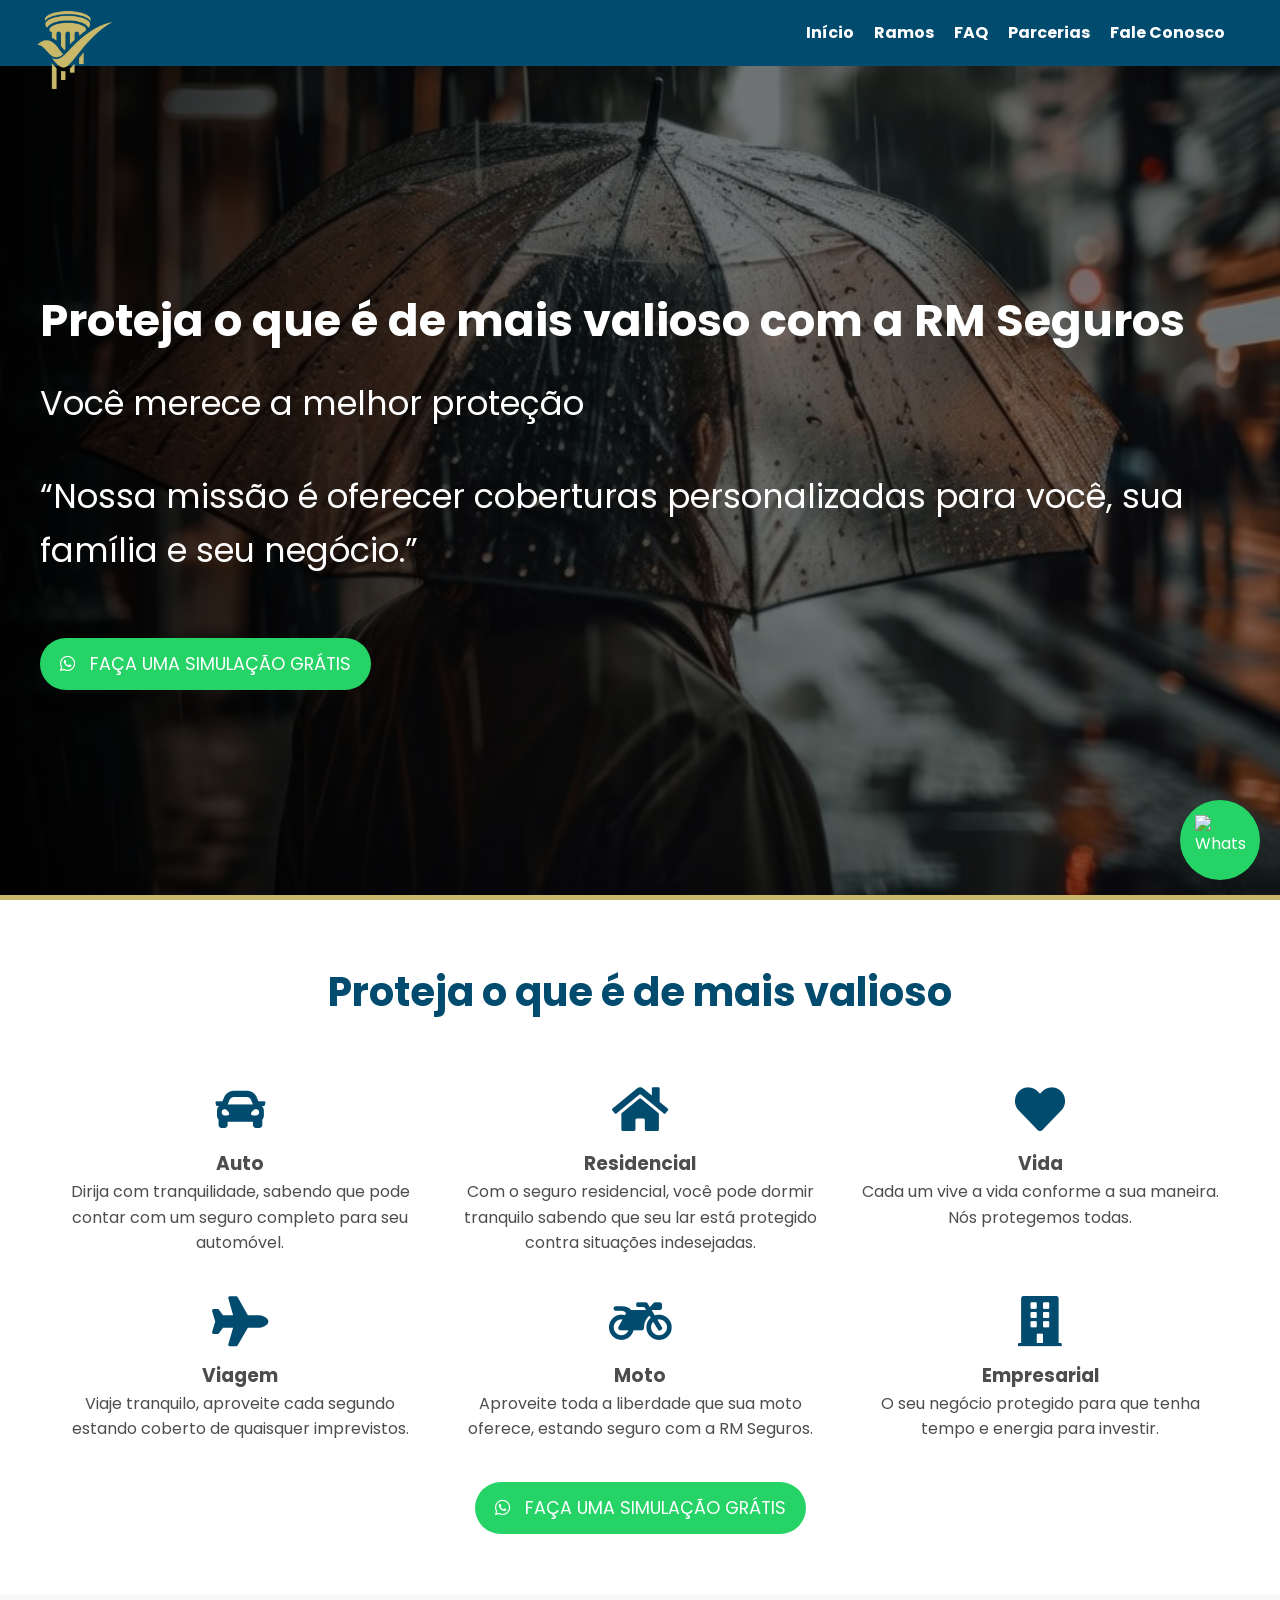
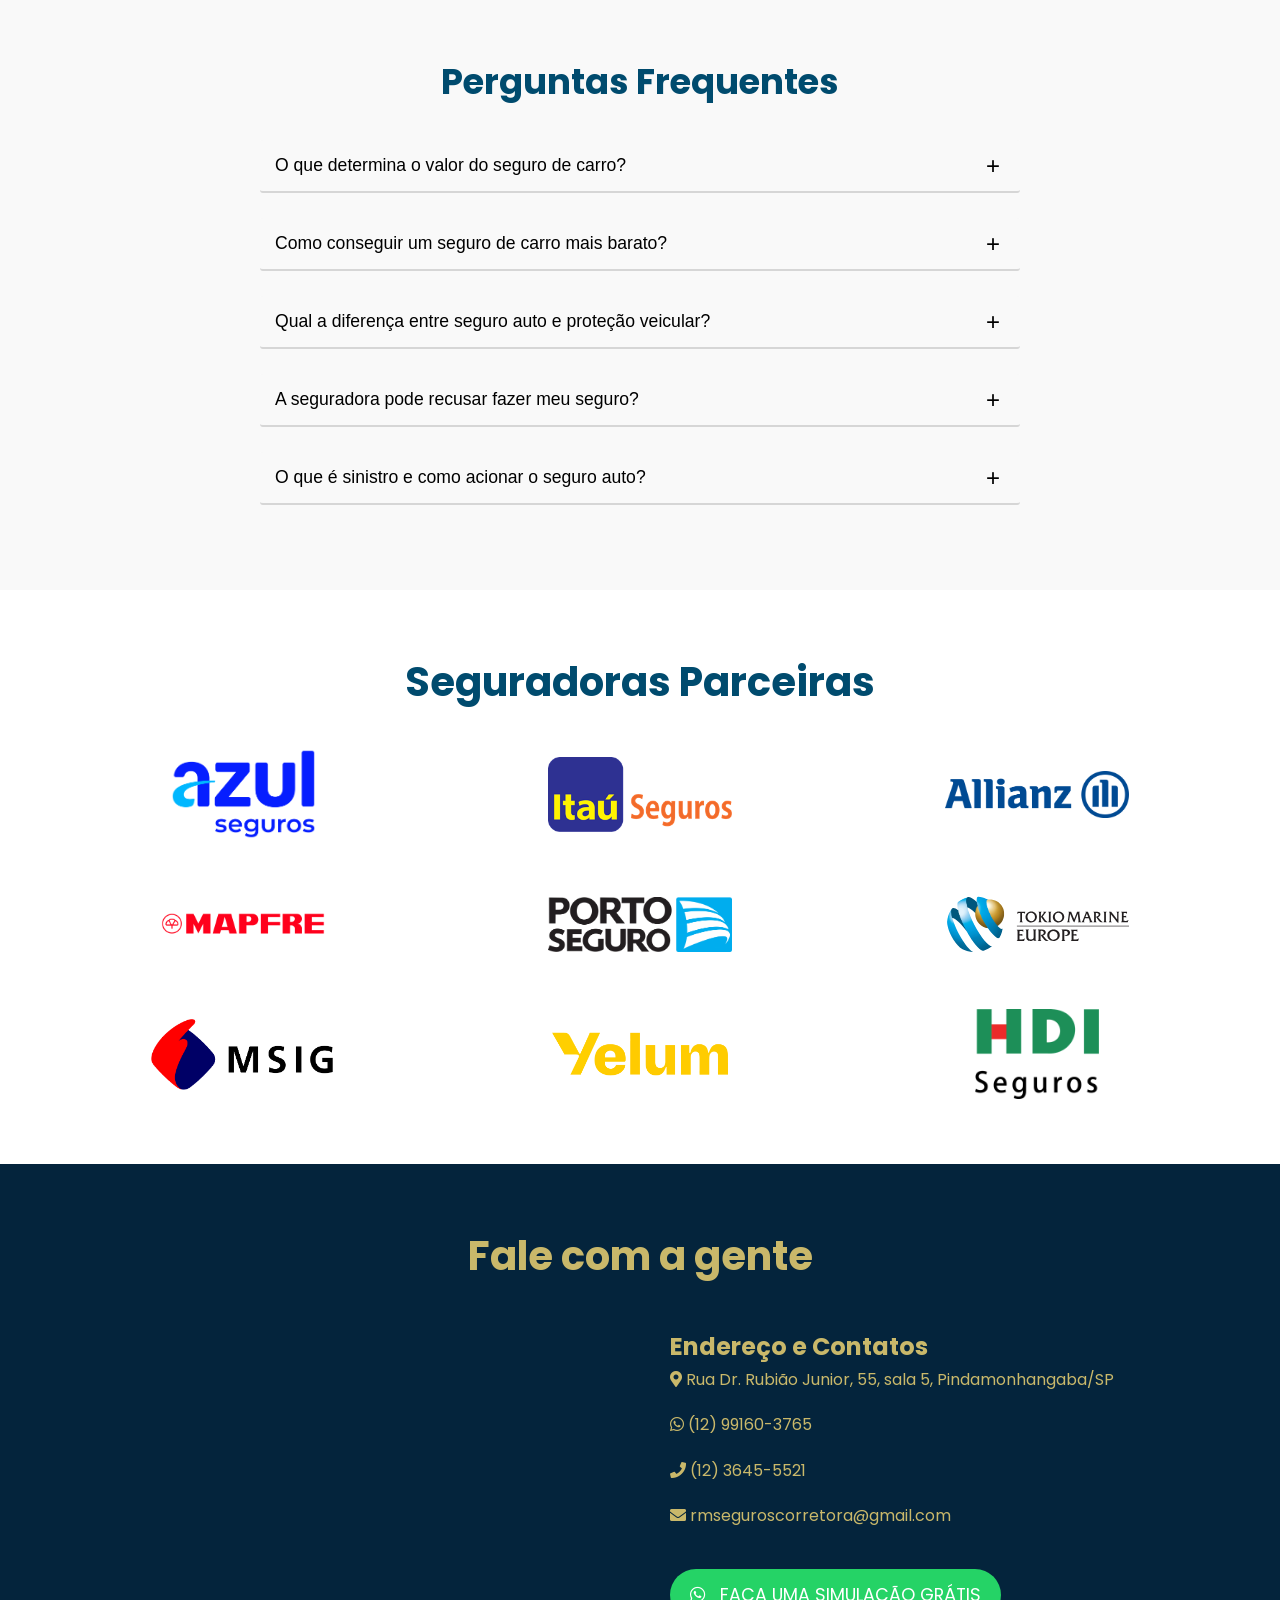
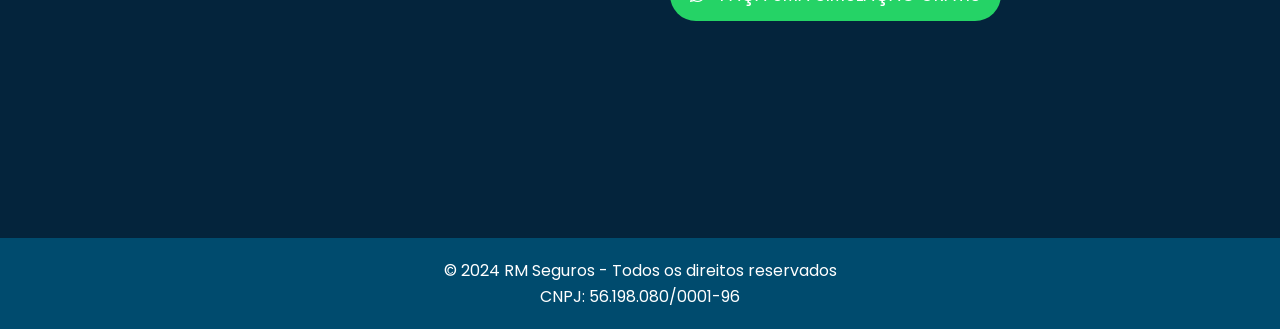
==== commit 2c39d739: "sem bugs" ====
--- a/index.html
+++ b/index.html
@@ -4,12 +4,12 @@
     <meta charset="UTF-8">
     <meta name="viewport" content="width=device-width, initial-scale=1.0, maximum-scale=1.0, user-scalable=no">
     <title>RM Seguros - Proteja o que é de valor</title>
-    <link rel="stylesheet" href="assets/css/style.css">
+    <link rel="stylesheet" href="/assets/css/style.css">
     <!-- Link para o Font Awesome -->
     <link href="https://cdnjs.cloudflare.com/ajax/libs/font-awesome/5.15.4/css/all.min.css" rel="stylesheet">
     <link href="https://fonts.googleapis.com/css2?family=Poppins:wght@400;500;600&display=swap" rel="stylesheet">
     <link rel="stylesheet" href="https://unpkg.com/aos@next/dist/aos.css" />
-    <link rel="icon" type="image/png" sizes="16x16"  href="assets/favicon/favicon-16x16.png">
+    <link rel="icon" type="image/png" sizes="16x16"  href="/assets/favicon/favicon-16x16.png">
     <meta name="msapplication-TileColor" content="#ffffff">
     <meta name="theme-color" content="#ffffff">
 
@@ -18,7 +18,7 @@
     <header class="navbar">
         <div class="container">
             <a href="#inicio" class="logo">
-                <img src="./assets/img/logo_rm2.png" alt="Logo" id="logo"data-aos="zoom-in" data-aos-delay="100">
+                <img src="/assets/img/logo_rm2.png" alt="Logo" id="logo"data-aos="zoom-in" data-aos-delay="100">
             </a>
             <nav class="nav-links"data-aos="zoom-in">
                 <a href="#inicio">Início</a>
@@ -41,7 +41,7 @@
             <p >Você merece a melhor proteção</p>
             <p  class="mission">“Nossa missão é oferecer coberturas personalizadas para você, sua família e seu negócio.”</p>
             <a href="https://wa.me/5512991607365" class="whatsapp-button" target="_blank">
-                <i class="fab fa-whatsapp"></i>  Fale com um especialista
+                <i class="fab fa-whatsapp"></i>  FAÇA UMA SIMULAÇÃO GRÁTIS
             </a>
         </div>
     </section>
@@ -65,7 +65,7 @@
                 <div class="ramos-item"data-aos="zoom-in" data-aos-delay="100">
                     <i class="fas fa-heart"></i>
                     <h3>Vida</h3>
-                    <p>Cada um vive a vida, conforme a sua maneira. Nós protegemos todos.</p>
+                    <p>Cada um vive a vida conforme a sua maneira. Nós protegemos todas.</p>
                 </div>
                 <!-- Grid 4 -->
                 <div class="ramos-item"data-aos="zoom-in" data-aos-delay="100">
@@ -90,7 +90,7 @@
             <!-- Nova div para o botão WhatsApp -->
             <div class="whatsapp-btn-wrapper" data-aos="zoom-in" data-aos-delay="100">
                 <a href="https://wa.me/5512991607365" class="whatsapp-button" target="_blank">
-                    <i class="fab fa-whatsapp"></i> Fale com um especialista
+                    <i class="fab fa-whatsapp"></i> FAÇA UMA SIMULAÇÃO GRÁTIS
                 </a>
             </div>
         </div>
@@ -210,7 +210,7 @@
             
             <!-- Botão do WhatsApp -->
             <a href="https://wa.me/5512991607365" class="whatsapp-button" target="_blank">
-                <i class="fab fa-whatsapp"></i> Fale com um especialista
+                <i class="fab fa-whatsapp"></i> FAÇA UMA SIMULAÇÃO GRÁTIS
             </a>
         </div>
     </div>
--- a/assets/css/style.css
+++ b/assets/css/style.css
@@ -17,10 +17,6 @@
     max-width: 1200px;
     margin: 0 auto;
     padding: 0 15px;
-}
-
-h1, h2, h3 {
-    color: #004b6e; /* Azul escuro para títulos */
 }
 
 .banner-conten{
@@ -314,7 +310,7 @@
 
 /* Contatos */
 .contatos-secao {
-    background-color: #f9f9f9; /* Fundo claro para seção de contatos */
+    background-color: #04243c; /* Fundo claro para seção de contatos */
     padding: 60px 0 10px 0;
 }
 
@@ -322,7 +318,7 @@
     text-align: center;
     font-size: 2.5rem;
     margin-bottom: 40px;
-    color: #004b6e; /* Azul escuro */
+    color: #c9b86a; /* Azul escuro */
 }
 
 .contatos-container {
@@ -349,6 +345,7 @@
 .informacoes-contato {
     flex: 1;
     margin-left: 20px;
+    color: #c9b86a;
 }
 
 .informacoes-contato p {
@@ -635,6 +632,7 @@
 
     .informacoes-contato h2{
 
+        color: #c9b86a;
         margin-bottom: 10px;
     }
 
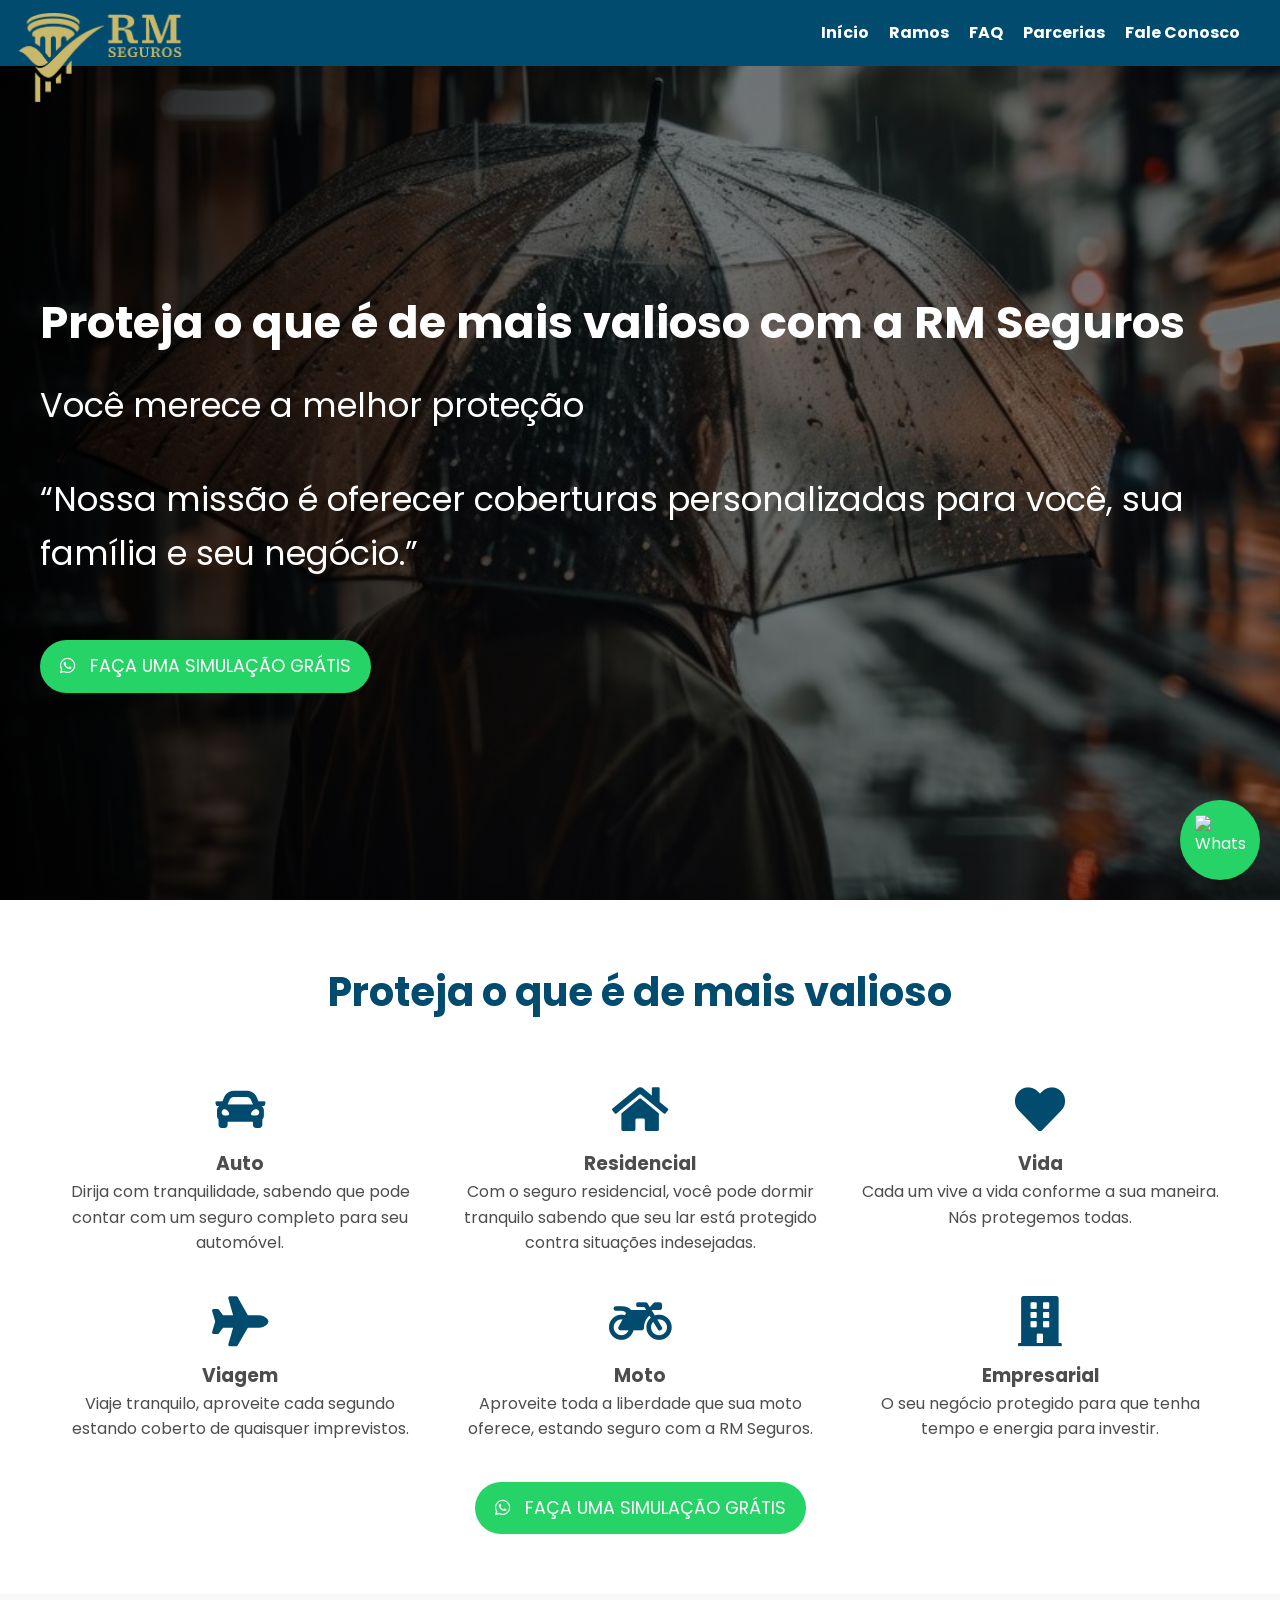
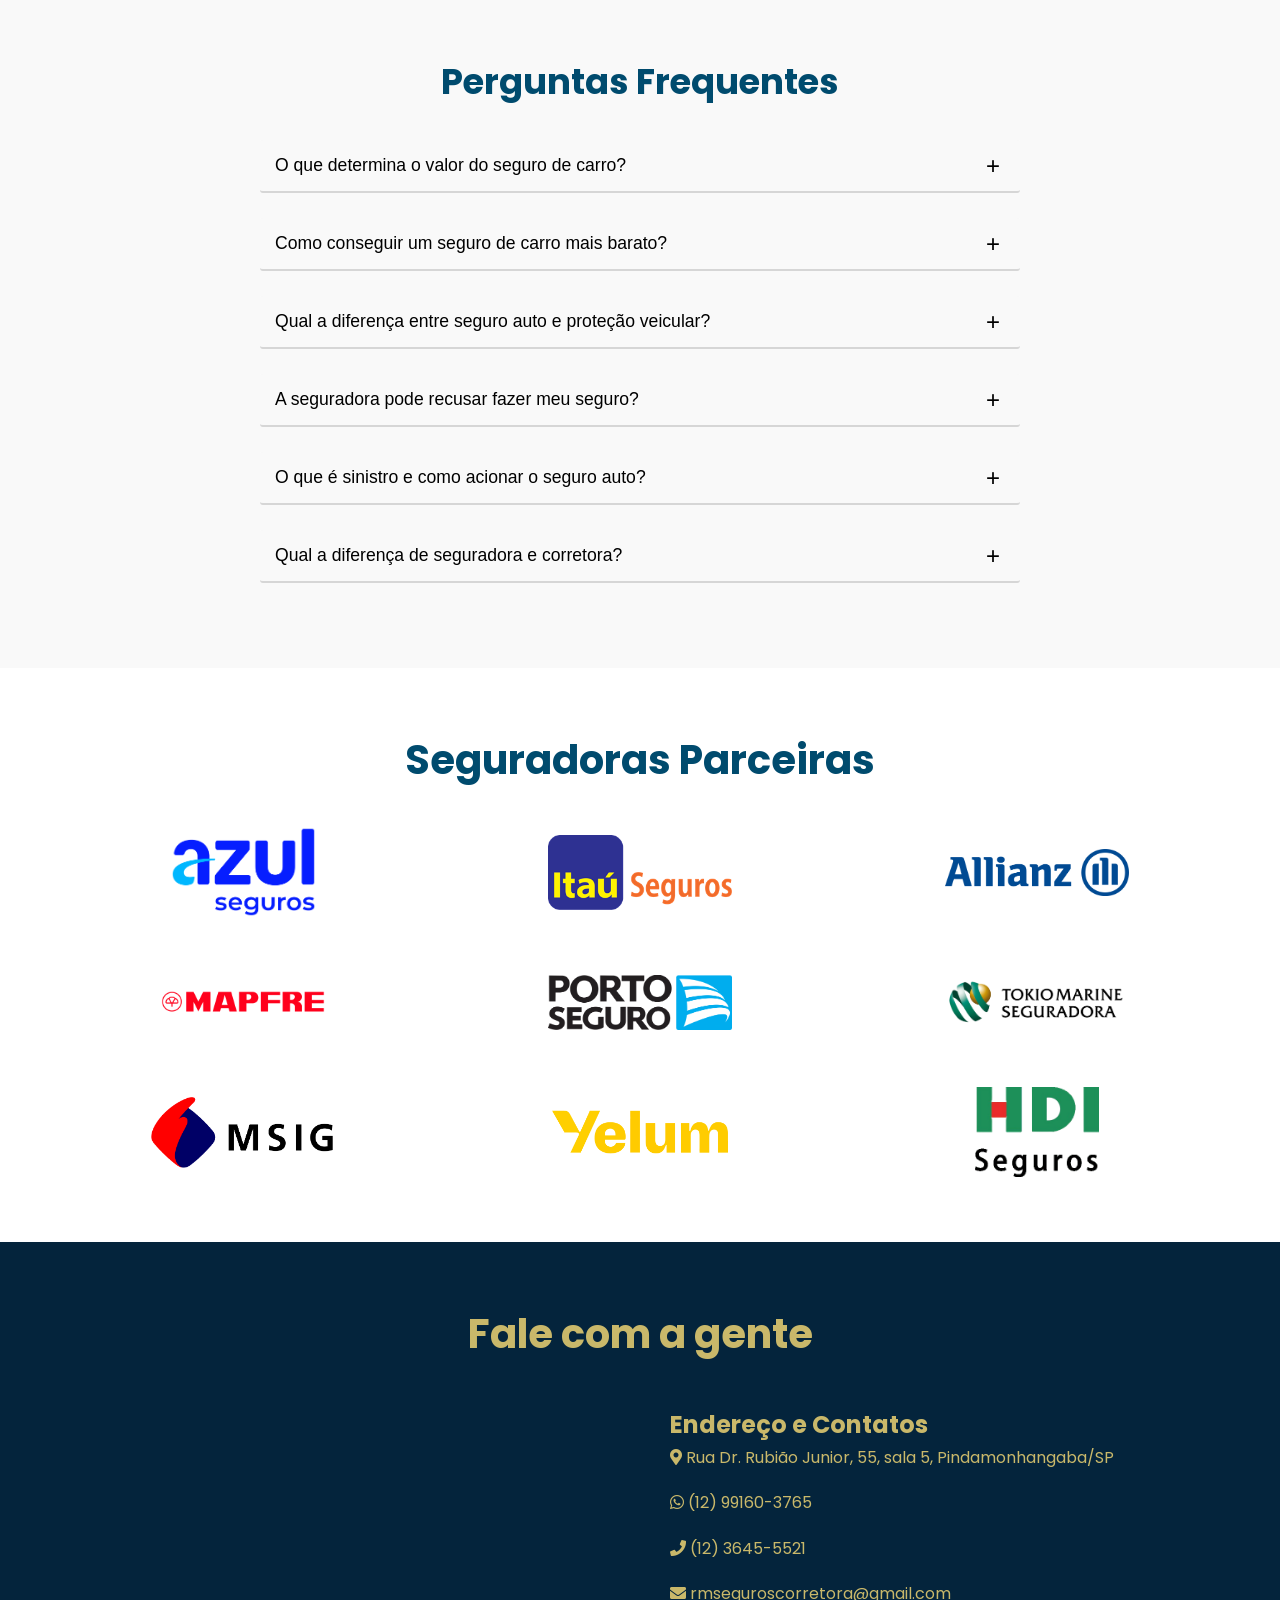
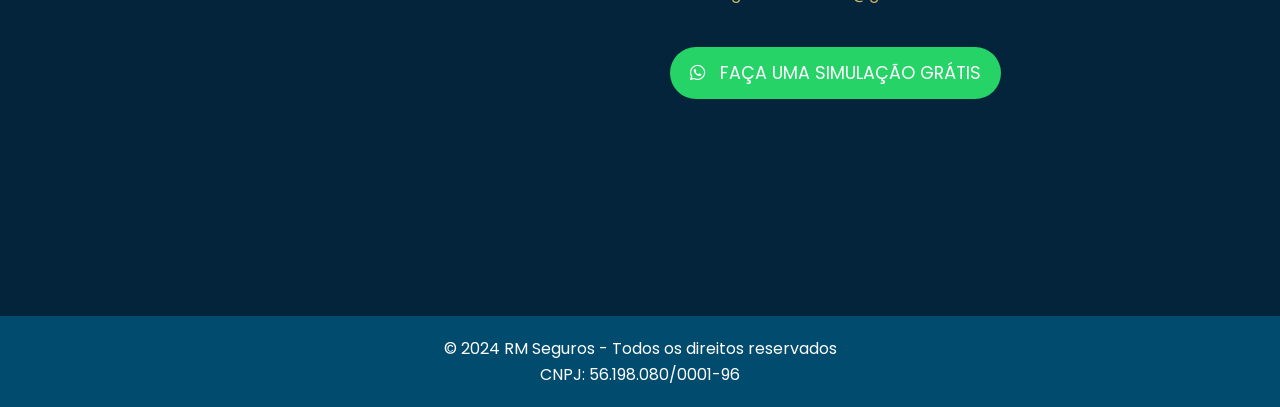
==== commit 963f03a6: "sem bugs" ====
--- a/index.html
+++ b/index.html
@@ -18,7 +18,8 @@
     <header class="navbar">
         <div class="container">
             <a href="#inicio" class="logo">
-                <img src="/assets/img/logo_rm2.png" alt="Logo" id="logo"data-aos="zoom-in" data-aos-delay="100">
+                <img src="/assets/img/logo_rm_vertical.png" alt="Logo" id="logo"data-aos="zoom-in" data-aos-delay="100">
+                <img src="/assets/img/logo_rm2.png" alt="Logo" id="logo-mobile"data-aos="zoom-in" data-aos-delay="100">
             </a>
             <nav class="nav-links"data-aos="zoom-in">
                 <a href="#inicio">Início</a>
@@ -151,6 +152,18 @@
                         <p>Sinistro é quando um incidente causa dano ou prejuízo ao seu carro, e a seguradora precisa ser acionada para solucionar o problema. Existe sinistro de perda parcial e de perda total. Para acionar o seguro, entre em contato com a empresa imediatamente e siga o protocolo indicado. O contato da seguradora vem na apólice do seu seguro.</p>
                     </div>
                 </div>
+                <!-- Item 6 -->
+                <div class="faq-item">
+                    <button class="faq-question" aria-expanded="false">
+                        Qual a diferença de seguradora e corretora?
+                        <span class="faq-icon">+</span>
+                    </button>
+                    <div class="faq-answer">
+                        <p>A seguradora, empresa autorizada pela SUSEP a exercer esse papel, é quem irá assumir o risco, mediante ao pagamento do valor do seguro, e indenizar o segurado por qualquer tipo de prejuízo, de acordo a apólice.
+                            <br><br>
+                            Já as corretoras de seguro são empresas autorizadas a vender seguros e que intermediam a negociação. É por meio de uma corretora de seguros que você contrata o seguro, realiza alterações na apólice, inclui ou exclui coberturas. A corretora de seguros ajuda na escolha do seguro mais adequado ao seu perfil e suas necessidades, evitando custos desnecessários relacionados a coberturas que você não irá utilizar.</p>
+                    </div>
+                </div>
             </div>
         </section>
     <section class="parceiras-secao" id="parcerias">
@@ -173,7 +186,7 @@
                     <img src="assets/img/portoseguro-logo.png" alt="Seguradora 5">
                 </div>
                 <div class="parceira-item">
-                    <img src="assets/img/tokiomarine-logo.svg" alt="Seguradora 6">
+                    <img src="assets/img/tokiomarine-logo.png" alt="Seguradora 6">
                 </div>
                 <div class="parceira-item">
                     <img src="assets/img/msig-logo.png" alt="Seguradora 7">
@@ -241,6 +254,7 @@
     <script src="assets/js/faq.js"></script>
     <script src="assets/js/whatsapp-button.js"></script>
     <script src="assets/js/forceScrollTop.js"></script>
+    <script src="assets/js/smoothScroll.js"></script>
     <script src="https://unpkg.com/aos@next/dist/aos.js"></script>
     <script>
       AOS.init();
--- a/assets/css/style.css
+++ b/assets/css/style.css
@@ -11,7 +11,9 @@
     color: #4d4d4d; /* Cinza escuro para o texto principal */
     background-color: none; /* Bege claro como cor de fundo principal */
 }
-
+html {
+    scroll-behavior: smooth;
+}
 .container {
     width: 100%;
     max-width: 1200px;
@@ -50,7 +52,7 @@
     display: flex;
     justify-content: space-between; /* Alinha os itens com espaço entre logo e links */
     align-items: center; /* Alinha verticalmente */
-    padding: 0 15px; /* Ajusta o padding */
+    padding: 0; /* Ajusta o padding */
     width: 100%; /* Garante que ocupe toda a largura da tela */
 
 }
@@ -92,14 +94,12 @@
     position: absolute;
     top: 10px;  /* Ajuste a distância que a logo ficará acima da navbar */
     transform: translateX(-50%);  /* Centraliza a logo horizontalmente */
-    height: 100px; /* Ajuste o tamanho da logo */
+    height: 95px; /* Ajuste o tamanho da logo */
     width: auto;
-    padding-left:40px;
+    padding-left: 125px;
     z-index: 1100; /* Garante que a logo fique acima da navbar */
 }
-
-/* Classe para esconder a logo */
-.hide-logo {
+#logo-mobile{
     display: none;
 }
 
@@ -109,7 +109,6 @@
     color: #fff;
     padding: 30px 20px 10px;
     text-align: center;
-    border-bottom: 5px solid #c9b76b; /* Linha fina marrom dourado para destacar */
     height: 100vh;
     background-size: cover;
     background-position: center;
@@ -161,6 +160,12 @@
     text-decoration: none;
     font-size: 1.1rem;
     margin-top: 20px;
+    transition: transform 0.2s ease-in-out; /* Transição suave para transformação */
+}
+
+.whatsapp-button:hover {
+    transform: scale(1.1); /* Aumenta o tamanho do botão em 10% */
+
 }
 
 .whatsapp-button i {
@@ -416,63 +421,65 @@
         height: 45px;
         
     }
-    .nav-links {
-        display: none; /* Esconde os links em telas pequenas */
-        position: absolute;
-        top: 65px; /* Coloca os links abaixo da navbar */
-        left: 0;
-        background-color: #004b6e; /* Fundo azul escuro */
-        width: 100%;
-        flex-direction: column; /* Alinha os links em coluna */
-        gap: 10px;
-        align-items: center; /* Centraliza os links */
-    }
+.nav-links {
+    position: absolute;
+    top: 45px; /* Coloca o menu abaixo da navbar */
+    right: 0;
+    background-color: #004b6e;
+    width: 100%;
+    flex-direction: column;
+    align-items: center;
+    text-align: center;
+    gap: 10px;
+    opacity: 0; /* Inicialmente o menu é invisível */
+    transform: translateY(-20px); /* Começa deslocado para cima */
+    visibility: hidden; /* Torna o menu invisível e não afeta o layout */
+    transition: opacity 0.3s ease, transform 0.3s ease, visibility 0s ease 0.3s; /* Transições suaves */
+}
     .container{
         padding: 0px;
         align-items: right;
     }
-    .nav-links {
-        display: none; /* Esconde os links na versão mobile */
-        position: absolute;
-        top: 45px; /* Coloca o menu abaixo da navbar */
-        right: 0;
-        background-color: #004b6e;
-        width: 100%; /* O menu ocupa toda a largura */
-        flex-direction: column;
-        align-items: center;
-        text-align: center;
-        gap: 10px;
-    }
     .menu-icon.active + .nav-links {
         display: flex; /* Exibe os links quando o menu hambúrguer for clicado */
-    }
+        opacity: 1; /* Torna o menu visível */
+        transform: translateY(0); /* O menu desliza para a posição original */
+    }
+    /* Quando a classe 'active' for adicionada ao menu */
     .nav-links.active {
-        display: block;
-        opacity: 1;
-        transform: translateY(0); /* Efeito de deslizamento do menu */
+        opacity: 1; /* Torna o menu visível */
+        transform: translateY(0); /* O menu desliza para a posição original */
+        visibility: visible; /* Torna o menu visível */
+        transition: opacity 0.3s ease, transform 0.3s ease; /* Suaviza as transições */
     }
     
+    /* Estilo dos links dentro do menu */
     .nav-links a {
         display: block;
-        margin: 15px 0; /* Aumentando o espaço entre os itens */
-        font-size: 1.2rem; /* Aumentando o tamanho da fonte */
+        margin: 15px 0;
+        font-size: 1.2rem;
         font-weight: bold;
         transition: color 0.3s ease;
     }
+    /* Hover nos links */
     .nav-links a:hover {
         color: #c9b76b; /* Marrom dourado para o hover */
         transform: scale(1.1); /* Efeito de aumento ao passar o mouse */
     }
 
-    #logo {
-        top: 10px;
-        left: 52%;
-        width: auto;  /* Aumenta o tamanho da logo proporcionalmente em telas pequenas */
+    #logo{
+        display: none;
+    }
+    #logo-mobile {
+        display: block;
+        position: absolute;  /* Faz com que o logo seja posicionado em relação ao contêiner pai */
+        top: 100%;  /* Coloca o logo no meio verticalmente */
+        left: 51%;  /* Coloca o logo no meio horizontalmente */
+        transform: translate(-50%, -50%);  /* Ajusta o logo para estar exatamente no centro */
+        width: auto;
         max-width: 120px;  /* Limite para o tamanho da logo */
-        transform: translateX(-50%);
-        padding: 0%;
-        height: 80px;
-
+        height: 75px;
+        padding: 0;
     }
 
     .menu-icon {
@@ -647,14 +654,18 @@
         display: flex;
         flex-direction: column;
     }
+
     
 }
 
 /* Classe para esconder a logo no menu mobile */
-.hide-logo {
+.hide-logo{
     opacity: 0;
     transition: opacity 0.3s ease; /* Transição suave ao esconder a logo */
-}
+    display: none !important;  /* Garante que o elemento fique oculto */
+
+}
+
 
 /* Ajustes para telas com largura máxima de 521px */
 @media (max-width: 521px) {
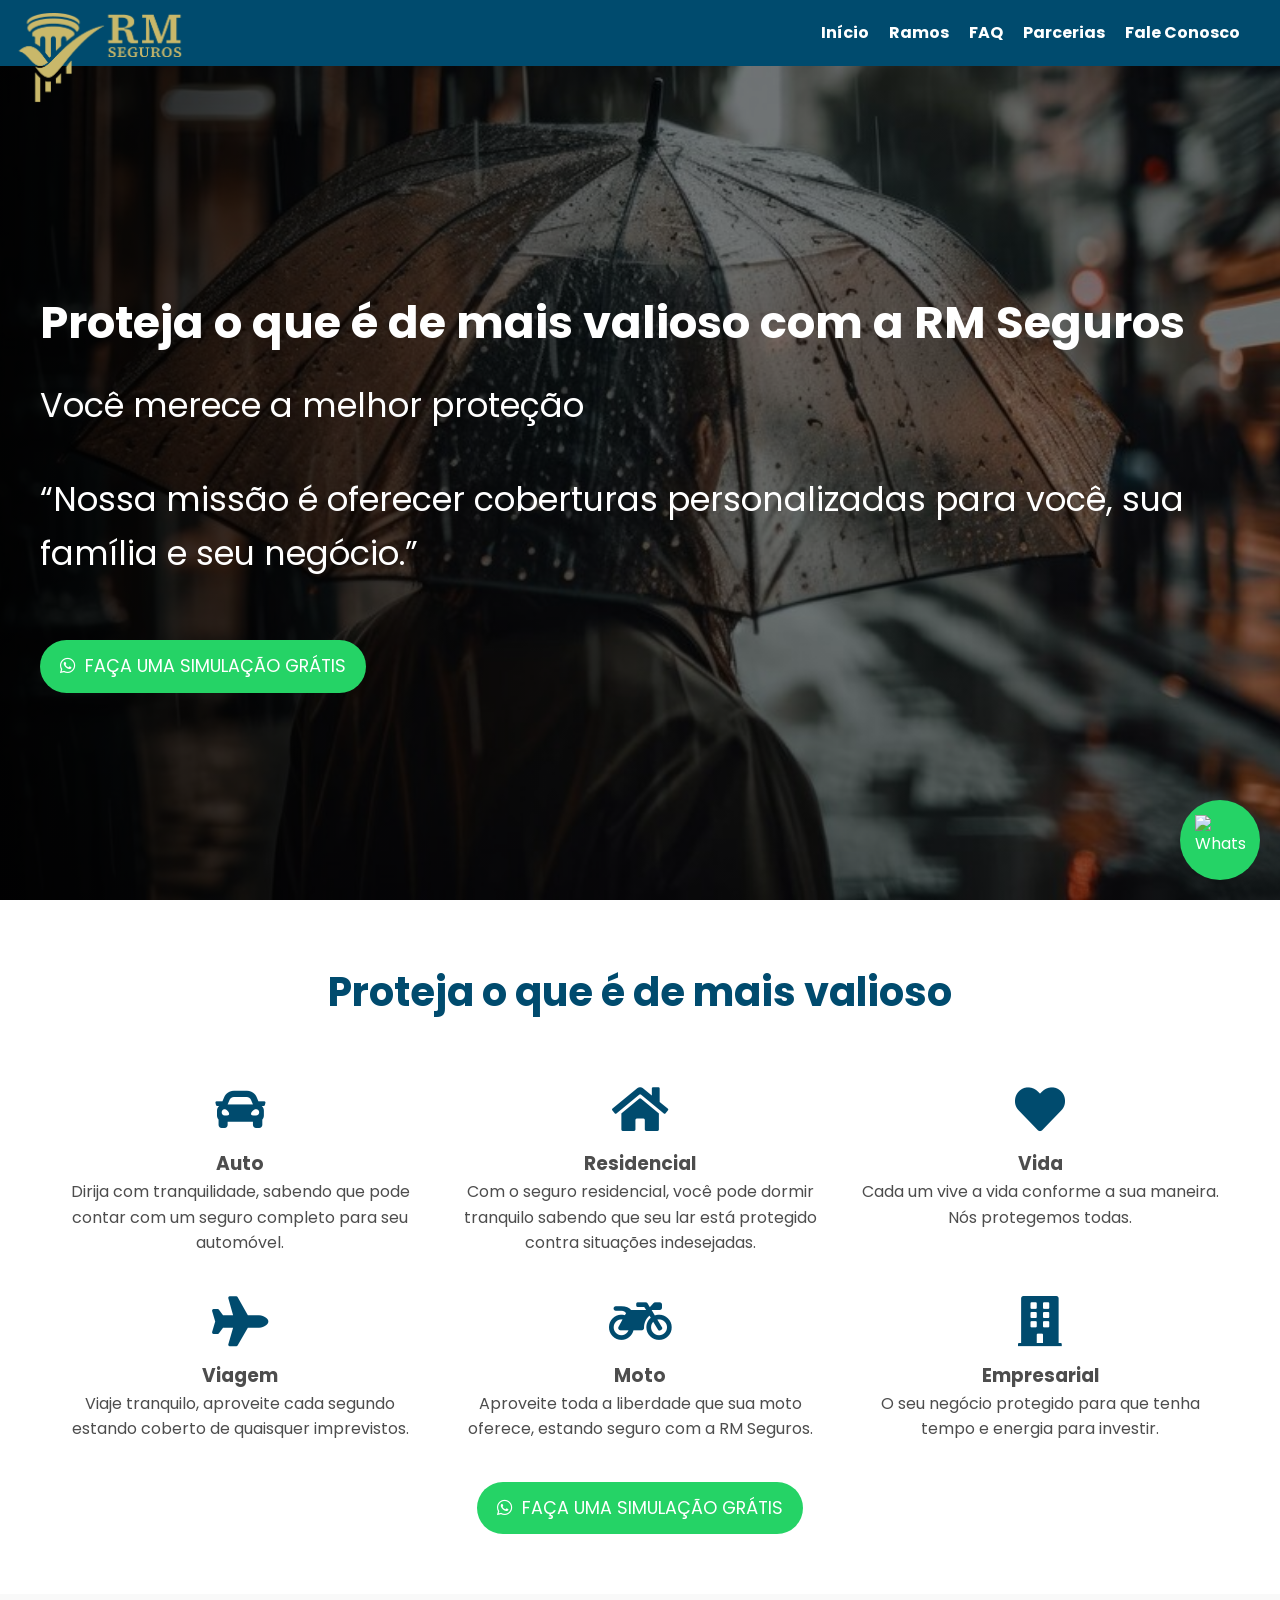
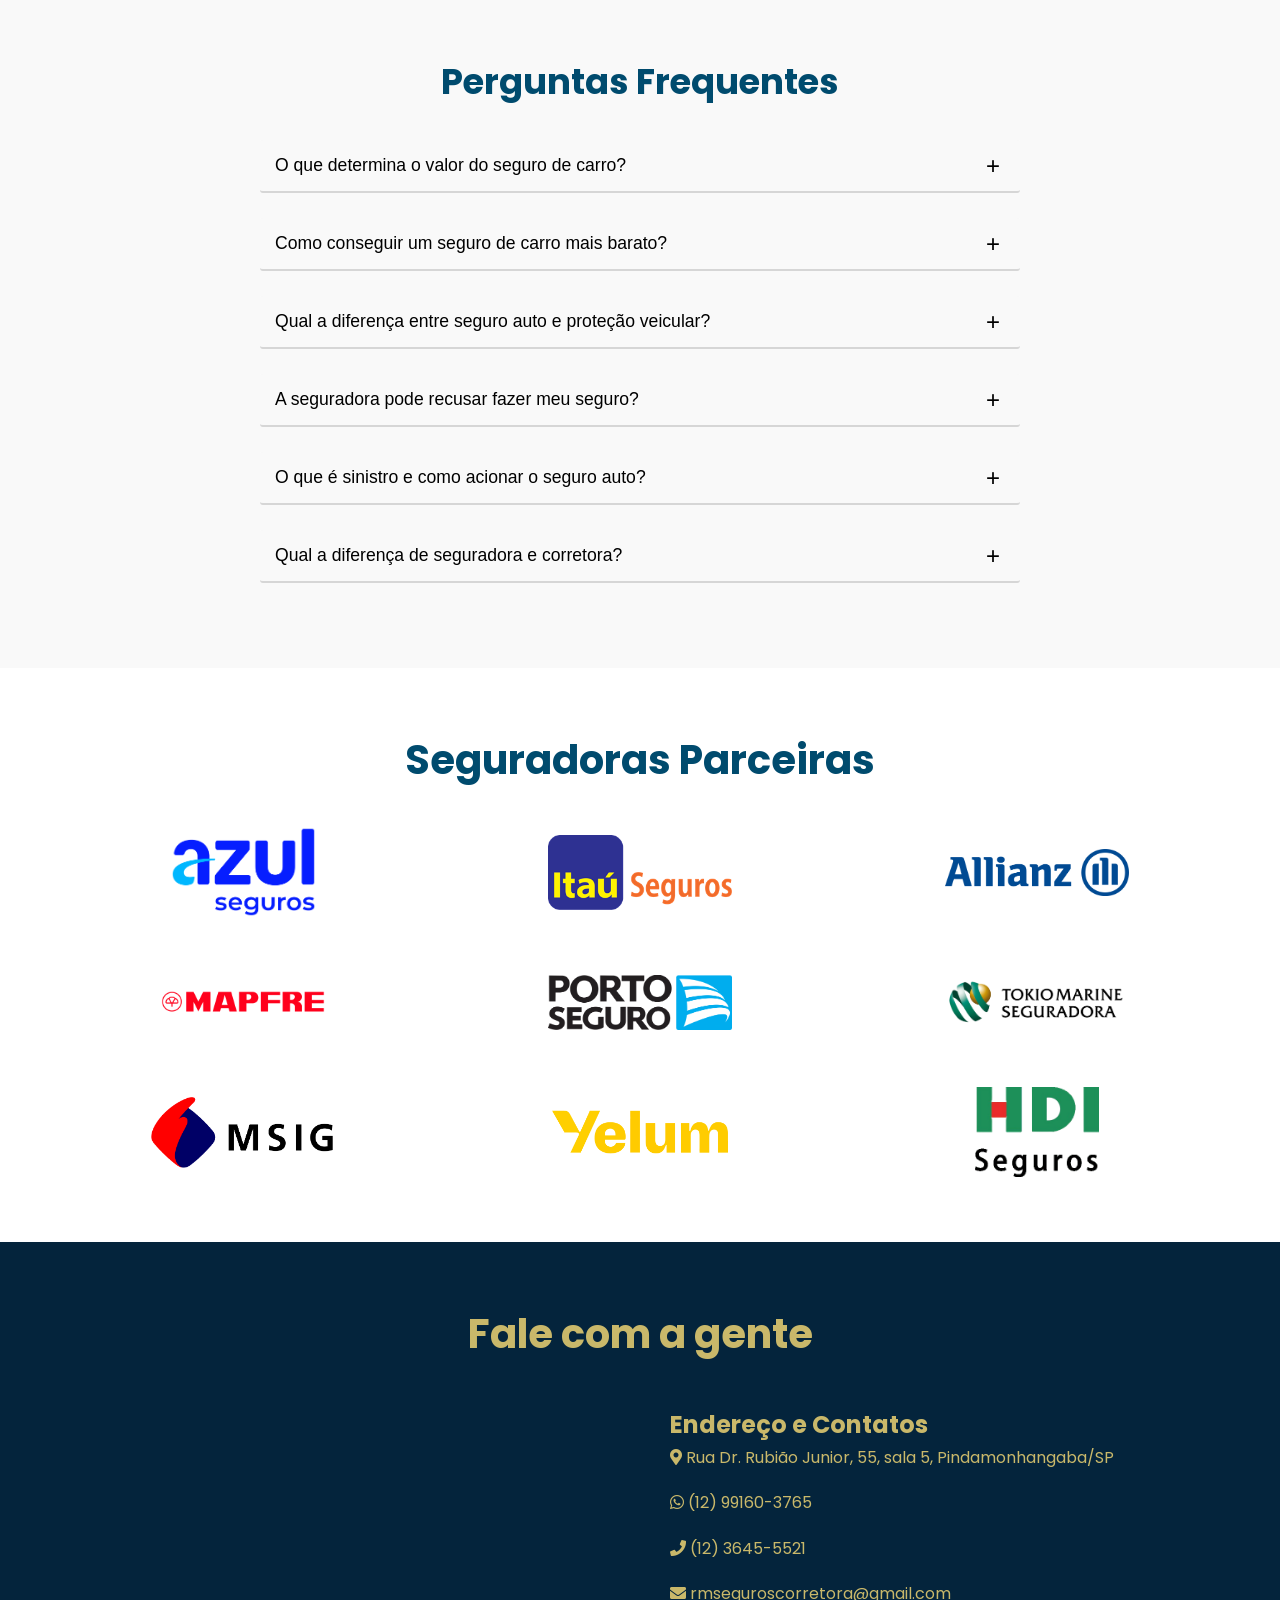
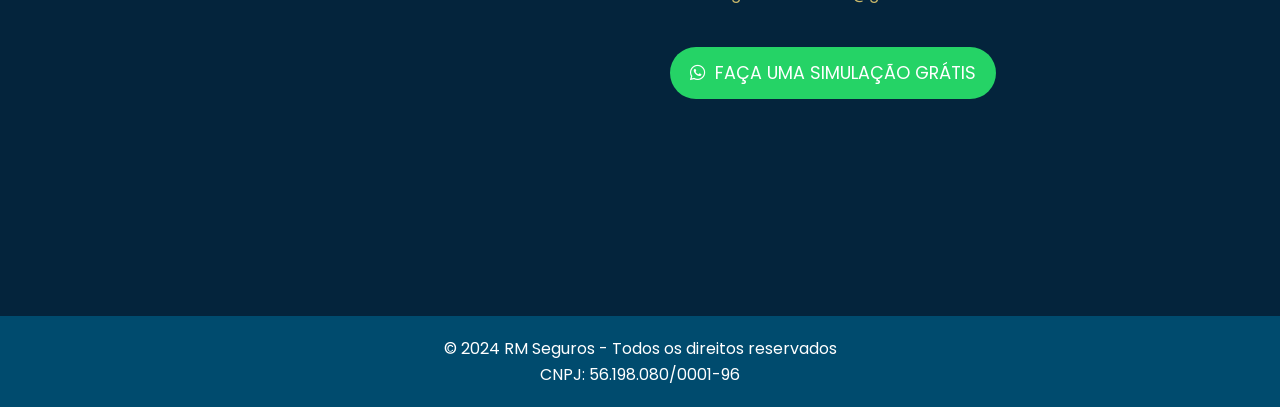
==== commit eb779737: "sem bugs" ====
--- a/index.html
+++ b/index.html
@@ -1,19 +1,42 @@
 <!DOCTYPE html>
 <html lang="pt-BR">
-<head>
-    <meta charset="UTF-8">
-    <meta name="viewport" content="width=device-width, initial-scale=1.0, maximum-scale=1.0, user-scalable=no">
-    <title>RM Seguros - Proteja o que é de valor</title>
-    <link rel="stylesheet" href="/assets/css/style.css">
-    <!-- Link para o Font Awesome -->
-    <link href="https://cdnjs.cloudflare.com/ajax/libs/font-awesome/5.15.4/css/all.min.css" rel="stylesheet">
-    <link href="https://fonts.googleapis.com/css2?family=Poppins:wght@400;500;600&display=swap" rel="stylesheet">
-    <link rel="stylesheet" href="https://unpkg.com/aos@next/dist/aos.css" />
-    <link rel="icon" type="image/png" sizes="16x16"  href="/assets/favicon/favicon-16x16.png">
-    <meta name="msapplication-TileColor" content="#ffffff">
-    <meta name="theme-color" content="#ffffff">
-
-</head>
+    <head>
+        <meta charset="UTF-8">
+        <meta name="viewport" content="width=device-width, initial-scale=1.0, maximum-scale=1.0, user-scalable=no">
+        <meta name="description" content="Proteja seu automóvel, residência, vida, e muito mais com RM Seguros. Oferecemos coberturas personalizadas para você, sua família e seu negócio. Simule agora!">
+        <meta name="keywords" content="seguros, seguro de carro, seguro residencial, seguro de vida, proteção veicular, RM Seguros">
+        <meta name="robots" content="index, follow">
+        <meta name="theme-color" content="#ffffff">
+        <title>RM Seguros - Proteja o que é de mais valioso</title>
+        <link rel="stylesheet" href="/assets/css/style.css">
+        <link href="https://cdnjs.cloudflare.com/ajax/libs/font-awesome/5.15.4/css/all.min.css" rel="stylesheet">
+        <link href="https://fonts.googleapis.com/css2?family=Poppins:wght@400;500;600&display=swap" rel="stylesheet">
+        <link rel="stylesheet" href="https://unpkg.com/aos@next/dist/aos.css" />
+        <link rel="icon" type="image/png" sizes="16x16" href="/assets/favicon/favicon-16x16.png">
+        <script type="application/ld+json">
+            {
+              "@context": "https://schema.org",
+              "@type": "Organization",
+              "name": "RM Seguros",
+              "url": "https://www.rmseguros.com",
+              "logo": "https://www.rmseguros.com/assets/img/logo_rm_vertical.png",
+              "sameAs": ["https://www.facebook.com/RMseguros", "https://www.instagram.com/RMseguros"],
+              "contactPoint": {
+                "@type": "ContactPoint",
+                "telephone": "+5512991607365",
+                "contactType": "Customer Service"
+              },
+              "address": {
+                "@type": "PostalAddress",
+                "streetAddress": "Rua Dr. Rubião Junior, 55, sala 5",
+                "addressLocality": "Pindamonhangaba",
+                "addressRegion": "SP",
+                "postalCode": "12400-000",
+                "addressCountry": "BR"
+              }
+            }
+        </script>
+    </head>
 <body>
     <header class="navbar">
         <div class="container">
@@ -42,7 +65,7 @@
             <p >Você merece a melhor proteção</p>
             <p  class="mission">“Nossa missão é oferecer coberturas personalizadas para você, sua família e seu negócio.”</p>
             <a href="https://wa.me/5512991607365" class="whatsapp-button" target="_blank">
-                <i class="fab fa-whatsapp"></i>  FAÇA UMA SIMULAÇÃO GRÁTIS
+                <i class="fab fa-whatsapp"></i>FAÇA UMA SIMULAÇÃO GRÁTIS
             </a>
         </div>
     </section>
@@ -91,7 +114,7 @@
             <!-- Nova div para o botão WhatsApp -->
             <div class="whatsapp-btn-wrapper" data-aos="zoom-in" data-aos-delay="100">
                 <a href="https://wa.me/5512991607365" class="whatsapp-button" target="_blank">
-                    <i class="fab fa-whatsapp"></i> FAÇA UMA SIMULAÇÃO GRÁTIS
+                    <i class="fab fa-whatsapp"></i>FAÇA UMA SIMULAÇÃO GRÁTIS
                 </a>
             </div>
         </div>
@@ -164,6 +187,7 @@
                             Já as corretoras de seguro são empresas autorizadas a vender seguros e que intermediam a negociação. É por meio de uma corretora de seguros que você contrata o seguro, realiza alterações na apólice, inclui ou exclui coberturas. A corretora de seguros ajuda na escolha do seguro mais adequado ao seu perfil e suas necessidades, evitando custos desnecessários relacionados a coberturas que você não irá utilizar.</p>
                     </div>
                 </div>
+                
             </div>
         </section>
     <section class="parceiras-secao" id="parcerias">
@@ -223,7 +247,7 @@
             
             <!-- Botão do WhatsApp -->
             <a href="https://wa.me/5512991607365" class="whatsapp-button" target="_blank">
-                <i class="fab fa-whatsapp"></i> FAÇA UMA SIMULAÇÃO GRÁTIS
+                <i class="fab fa-whatsapp"></i>FAÇA UMA SIMULAÇÃO GRÁTIS
             </a>
         </div>
     </div>
--- a/assets/css/style.css
+++ b/assets/css/style.css
@@ -478,7 +478,7 @@
         transform: translate(-50%, -50%);  /* Ajusta o logo para estar exatamente no centro */
         width: auto;
         max-width: 120px;  /* Limite para o tamanho da logo */
-        height: 75px;
+        height: 70px;
         padding: 0;
     }
 
@@ -678,6 +678,18 @@
     padding-bottom: 20px;
 
     }
+
+    .whatsapp-button {
+        display: inline-block;
+        background-color: #25d366; /* WhatsApp verde */
+        color: #fff;
+        padding: 8px 8px;
+        border-radius: 30px;
+        text-decoration: none;
+        font-size: 1.1rem;
+        margin-top: 20px;
+    }
+    
 }
 
 .ramos-item i {
